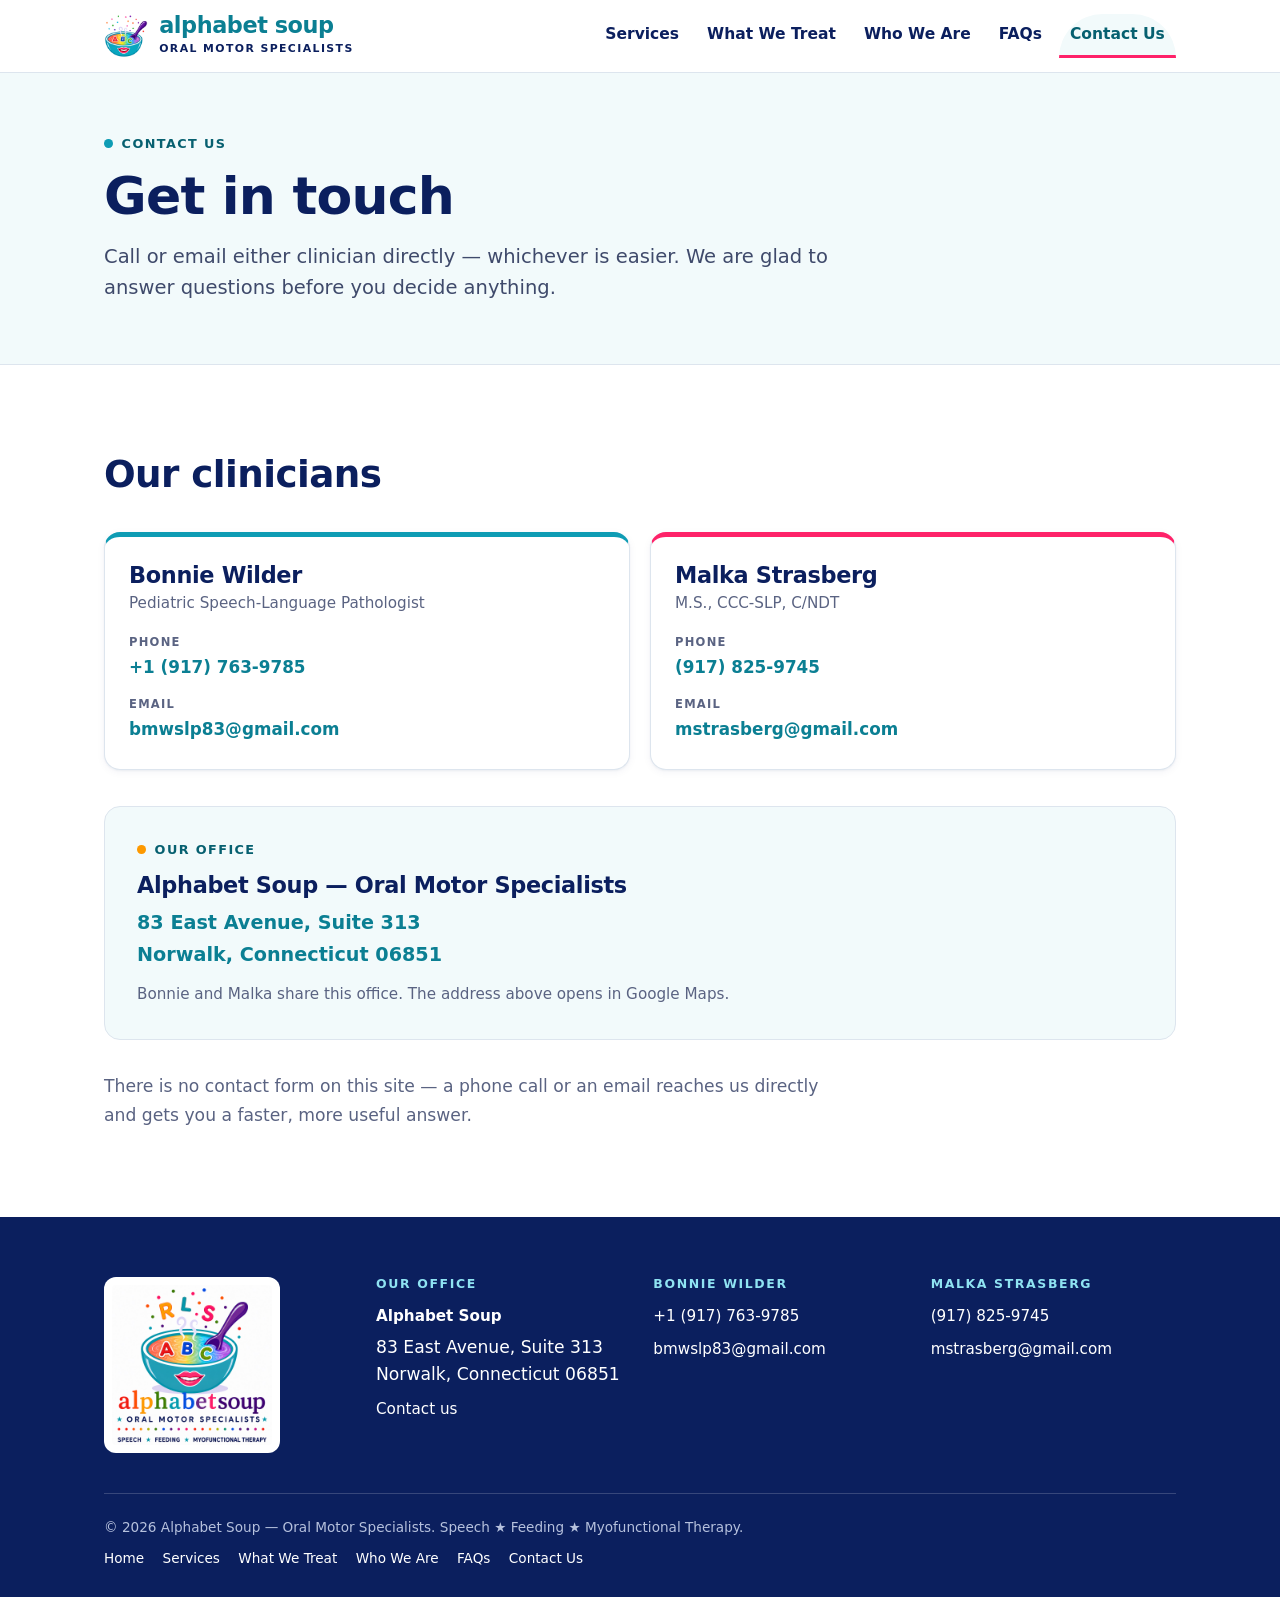
==== contact.html @ 5d02b35a "Build Alphabet Soup practice website Six static pages for Alphabet Soup, a pediatric speech, feeding" ====
<!doctype html>
<html lang="en">
<head>
<meta charset="utf-8">
<meta name="viewport" content="width=device-width, initial-scale=1">

<title>Contact Us | Alphabet Soup — Oral Motor Specialists</title>
<meta name="description" content="Call or email Bonnie Wilder and Malka Strasberg. Alphabet Soup, 83 East Avenue, Suite 313, Norwalk, Connecticut 06851.">
<link rel="canonical" href="https://alphabetsoupspeechtherapy.com/contact">

<meta property="og:site_name" content="Alphabet Soup — Oral Motor Specialists">
<meta property="og:title" content="Contact Us | Alphabet Soup — Oral Motor Specialists">
<meta property="og:description" content="Call or email Bonnie Wilder and Malka Strasberg. Alphabet Soup, 83 East Avenue, Suite 313, Norwalk, Connecticut 06851.">
<meta property="og:type" content="website">
<meta property="og:locale" content="en_US">
<meta property="og:url" content="https://alphabetsoupspeechtherapy.com/contact">
<meta property="og:image" content="https://alphabetsoupspeechtherapy.com/assets/logo.jpg">
<meta property="og:image:alt" content="Alphabet Soup — Oral Motor Specialists: speech, feeding and myofunctional therapy">
<meta name="twitter:card" content="summary_large_image">

<meta name="theme-color" content="#ffffff">
<link rel="icon" href="/assets/favicon.png" type="image/png" sizes="64x64">
<link rel="apple-touch-icon" href="/assets/apple-touch-icon.png">

<link rel="stylesheet" href="/styles.css">
</head>

<body>
<a class="skip" href="#main">Skip to content</a>

<header class="site-header">
  <div class="wrap header-inner">
    <a class="brand" href="/">
      <img class="brand-mark" src="/assets/mark.png" alt="" width="44" height="44">
      <span>
        <span class="brand-name">alphabet soup</span>
        <span class="brand-sub">Oral Motor Specialists</span>
      </span>
    </a>

    <nav class="site-nav" aria-label="Primary">
      <ul>
        <li><a href="/services">Services</a></li>
        <li><a href="/what-we-treat">What We Treat</a></li>
        <li><a href="/who-we-are">Who We Are</a></li>
        <li><a href="/faqs">FAQs</a></li>
        <li><a href="/contact" aria-current="page">Contact Us</a></li>
      </ul>
    </nav>
  </div>
</header>

<main id="main">

  <section class="page-head">
    <div class="wrap">
      <p class="eyebrow a-teal">Contact us</p>
      <h1>Get in touch</h1>
      <p class="lede">
        Call or email either clinician directly &mdash; whichever is easier. We are
        glad to answer questions before you decide anything.
      </p>
    </div>
  </section>

  <section class="section">
    <div class="wrap">

      <h2>Our clinicians</h2>

      <div class="contact-grid">

        <div class="contact-card a-teal">
          <h3>Bonnie Wilder</h3>
          <p class="role">Pediatric Speech-Language Pathologist</p>
          <ul class="contact-list">
            <li>
              <span class="label">Phone</span>
              <a href="tel:+19177639785">+1 (917) 763-9785</a>
            </li>
            <li>
              <span class="label">Email</span>
              <a href="mailto:bmwslp83@gmail.com">bmwslp83@gmail.com</a>
            </li>
          </ul>
        </div>

        <div class="contact-card a-magenta">
          <h3>Malka Strasberg</h3>
          <p class="role">M.S., CCC-SLP, C/NDT</p>
          <ul class="contact-list">
            <li>
              <span class="label">Phone</span>
              <a href="tel:+19178259745">(917) 825-9745</a>
            </li>
            <li>
              <span class="label">Email</span>
              <a href="mailto:mstrasberg@gmail.com">mstrasberg@gmail.com</a>
            </li>
          </ul>
        </div>

      </div>

      <div class="address-card">
        <p class="eyebrow a-orange">Our office</p>
        <h3>Alphabet Soup &mdash; Oral Motor Specialists</h3>
        <address>
          <a href="https://www.google.com/maps/search/?api=1&amp;query=83+East+Avenue+Suite+313+Norwalk+CT+06851" target="_blank" rel="noopener">
            83 East Avenue, Suite&nbsp;313<br>
            Norwalk, Connecticut 06851
          </a>
        </address>
        <p style="margin-top:.75rem;color:var(--muted);font-size:.95rem">
          Bonnie and Malka share this office. The address above opens in Google Maps.
        </p>
      </div>

      <p class="measure" style="margin-top:2rem;color:var(--muted)">
        There is no contact form on this site &mdash; a phone call or an email reaches
        us directly and gets you a faster, more useful answer.
      </p>

    </div>
  </section>

</main>

<footer class="site-footer">
  <div class="wrap">
    <div class="footer-grid">

      <div>
        <img class="footer-logo" src="/assets/logo.jpg"
             alt="Alphabet Soup — Oral Motor Specialists. Speech, feeding, myofunctional therapy."
             width="800" height="800" loading="lazy">
      </div>

      <div class="footer-col">
        <h2>Our office</h2>
        <p class="footer-name">Alphabet Soup</p>
        <address>
          <a href="https://www.google.com/maps/search/?api=1&amp;query=83+East+Avenue+Suite+313+Norwalk+CT+06851" target="_blank" rel="noopener">
            83 East Avenue, Suite&nbsp;313<br>
            Norwalk, Connecticut 06851
          </a>
        </address>
        <p style="margin-top:.6rem"><a href="/contact">Contact us</a></p>
      </div>

      <div class="footer-col footer-contact">
        <h2>Bonnie Wilder</h2>
        <ul>
          <li><a href="tel:+19177639785">+1 (917) 763-9785</a></li>
          <li><a href="mailto:bmwslp83@gmail.com">bmwslp83@gmail.com</a></li>
        </ul>
      </div>

      <div class="footer-col footer-contact">
        <h2>Malka Strasberg</h2>
        <ul>
          <li><a href="tel:+19178259745">(917) 825-9745</a></li>
          <li><a href="mailto:mstrasberg@gmail.com">mstrasberg@gmail.com</a></li>
        </ul>
      </div>

    </div>

    <div class="footer-bottom">
      <p>&copy; 2026 Alphabet Soup — Oral Motor Specialists. Speech &#9733; Feeding &#9733; Myofunctional Therapy.</p>
      <nav aria-label="Footer">
        <ul>
          <li><a href="/">Home</a></li>
          <li><a href="/services">Services</a></li>
          <li><a href="/what-we-treat">What We Treat</a></li>
          <li><a href="/who-we-are">Who We Are</a></li>
          <li><a href="/faqs">FAQs</a></li>
          <li><a href="/contact">Contact Us</a></li>
        </ul>
      </nav>
    </div>
  </div>
</footer>

</body>
</html>
---- styles.css ----
/* ═══════════════════════════════════════════════════════════════════════
   Alphabet Soup · Oral Motor Specialists
   AlphabetSoupSpeechTherapy.com

   One plain-CSS stylesheet shared by all six pages.
   No framework, no build step, and no JavaScript anywhere on the site.

   The logo is loud, so the page is deliberately quiet: teal and navy do
   the structural work, and the magenta / orange / purple / green show up
   only as small punctuation (eyebrow dots, card accents, hover states).

   Light mode only — the logo assumes a white background.
   System fonts only — the site makes zero external requests.

   ── BRAND COLOURS ──────────────────────────────────────────────────────
   Every colour on the site is declared once in the :root block directly
   below, sampled from the actual logo artwork. Change them there and the
   whole site follows.
   ═══════════════════════════════════════════════════════════════════════ */

:root {
  /* ═══ EDIT ME · brand palette (sampled from the logo) ═══ */
  --teal:        #0e9cb4;  /* the bowl — primary brand colour            */
  --teal-dark:   #0b7f93;  /* darker teal — links, buttons (AA on white) */
  --teal-deep:   #076070;  /* deepest teal — hover states                */
  --navy:        #0b1f5e;  /* "ORAL MOTOR SPECIALISTS" type — headings   */
  --purple:      #4b0d8c;  /* the spoon                                  */
  --magenta:     #fe2269;  /* the lips                                   */
  --orange:      #fd9900;  /* the letter R                               */
  --green:       #3aae3a;  /* the letter C                               */

  /* structural tokens, derived from the palette above */
  --bg:          #ffffff;
  --surface:     #ffffff;
  --tint:        #f2fafb;  /* pale teal band                             */
  --tint-navy:   #f6f8fd;  /* pale navy band                             */
  --ink:         var(--navy);
  --ink-soft:    #3f4a6b;  /* body copy — 8.7:1 on white                 */
  --muted:       #5a6382;  /* captions and labels — 5.9:1 on white       */
  --line:        #dde5ee;
  --line-soft:   #edf1f6;

  --shadow-sm: 0 1px 2px rgb(11 31 94 / .05), 0 2px 8px rgb(11 31 94 / .05);
  --shadow-md: 0 2px 4px rgb(11 31 94 / .05), 0 14px 34px rgb(11 31 94 / .09);

  --radius:    16px;
  --radius-sm: 10px;
  --wrap:      72rem;
  --gutter:    clamp(1.15rem, 4vw, 2.5rem);

  --font-display: "Avenir Next", "Segoe UI", system-ui, -apple-system,
                  "Helvetica Neue", Arial, sans-serif;
  --font-body: system-ui, -apple-system, BlinkMacSystemFont, "Segoe UI",
               Roboto, "Helvetica Neue", Arial, sans-serif;
}

/* ── reset ────────────────────────────────────────────────────────────── */
*, *::before, *::after { box-sizing: border-box; }
* { margin: 0; }

html {
  scroll-behavior: smooth;      /* native anchor scrolling — never hijacked */
  -webkit-text-size-adjust: 100%;
}

@media (prefers-reduced-motion: reduce) {
  html { scroll-behavior: auto; }
  *, *::before, *::after {
    animation-duration: .001ms !important;
    transition-duration: .001ms !important;
  }
}

body {
  background: var(--bg);
  color: var(--ink-soft);
  font-family: var(--font-body);
  font-size: clamp(1rem, .97rem + .18vw, 1.075rem);
  line-height: 1.65;
  overflow-wrap: break-word;
  -webkit-font-smoothing: antialiased;
}

img, svg { display: block; max-width: 100%; height: auto; }
ul, ol { padding: 0; list-style: none; }

a { color: var(--teal-dark); text-decoration-thickness: 1px; text-underline-offset: .18em; }
a:hover { color: var(--teal-deep); }

h1, h2, h3, h4 {
  font-family: var(--font-display);
  color: var(--ink);
  line-height: 1.15;
  font-weight: 800;
  letter-spacing: -.015em;
  text-wrap: balance;
}

h1 { font-size: clamp(2rem, 1.45rem + 2.5vw, 3.25rem); }
h2 { font-size: clamp(1.55rem, 1.25rem + 1.35vw, 2.35rem); }
h3 { font-size: clamp(1.2rem, 1.08rem + .5vw, 1.4rem); font-weight: 700; }
h4 { font-size: 1.05rem; font-weight: 700; }

p { text-wrap: pretty; }

/* ── focus ────────────────────────────────────────────────────────────── */
:focus-visible {
  outline: 3px solid var(--teal-dark);
  outline-offset: 3px;
  border-radius: 4px;
}
.site-footer :focus-visible { outline-color: #ffffff; }

.skip {
  position: absolute;
  left: 50%;
  top: 0;
  transform: translate(-50%, -140%);
  z-index: 100;
  background: var(--navy);
  color: #fff;
  padding: .7rem 1.2rem;
  border-radius: 0 0 var(--radius-sm) var(--radius-sm);
  font-weight: 700;
  text-decoration: none;
}
.skip:focus { transform: translate(-50%, 0); color: #fff; }

/* ── layout helpers ───────────────────────────────────────────────────── */
.wrap {
  width: 100%;
  max-width: var(--wrap);
  margin-inline: auto;
  padding-inline: var(--gutter);
}

.section { padding-block: clamp(3rem, 1.9rem + 4.6vw, 5.5rem); }
.section--tint { background: var(--tint); }
.section--navy-tint { background: var(--tint-navy); }
.section--tight { padding-block: clamp(2.25rem, 1.6rem + 2.6vw, 3.5rem); }

.lede {
  font-size: clamp(1.06rem, 1rem + .35vw, 1.22rem);
  color: var(--ink-soft);
  line-height: 1.62;
  max-width: 62ch;
}

.measure { max-width: 68ch; }

/* Section eyebrow — the one place the playful colours appear as text-level
   punctuation. Each eyebrow sets --accent; the dot picks it up. */
.eyebrow {
  display: flex;
  align-items: center;
  gap: .55rem;
  font-family: var(--font-display);
  font-weight: 800;
  font-size: .8rem;
  letter-spacing: .11em;
  text-transform: uppercase;
  color: var(--teal-deep);
  margin-bottom: .8rem;
}
.eyebrow::before {
  content: "";
  width: .55rem;
  height: .55rem;
  border-radius: 50%;
  background: var(--accent, var(--teal));
  flex: none;
}

.a-teal    { --accent: var(--teal); }
.a-magenta { --accent: var(--magenta); }
.a-orange  { --accent: var(--orange); }
.a-purple  { --accent: var(--purple); }
.a-green   { --accent: var(--green); }

/* ── buttons ──────────────────────────────────────────────────────────── */
.btn {
  display: inline-flex;
  align-items: center;
  justify-content: center;
  gap: .5rem;
  font-family: var(--font-display);
  font-weight: 700;
  font-size: 1rem;
  line-height: 1.2;
  padding: .85rem 1.5rem;
  border-radius: 999px;
  border: 2px solid var(--teal-dark);
  background: var(--teal-dark);
  color: #fff;
  text-decoration: none;
  transition: background-color .18s ease, border-color .18s ease, color .18s ease;
}
.btn:hover { background: var(--teal-deep); border-color: var(--teal-deep); color: #fff; }

.btn-outline { background: transparent; color: var(--teal-deep); border-color: var(--teal); }
.btn-outline:hover { background: var(--tint); color: var(--teal-deep); border-color: var(--teal-deep); }

.btn-navy { background: var(--navy); border-color: var(--navy); }
.btn-navy:hover { background: #071647; border-color: #071647; }

.btn-white { background: #fff; border-color: #fff; color: var(--navy); }
.btn-white:hover { background: var(--tint); border-color: var(--tint); color: var(--navy); }

.btn-row {
  display: flex;
  flex-wrap: wrap;
  gap: .75rem;
  margin-top: 1.75rem;
}

/* ═══ HEADER ══════════════════════════════════════════════════════════════
   No hamburger, no JavaScript: below 760px the five nav links simply wrap
   onto a second row underneath the logo.
   ═══════════════════════════════════════════════════════════════════════ */
.site-header {
  background: #fff;
  border-bottom: 1px solid var(--line);
}

.header-inner {
  display: flex;
  flex-wrap: wrap;
  align-items: center;
  justify-content: space-between;
  gap: .5rem 1.5rem;
  padding-block: .85rem;
}

.brand {
  display: flex;
  align-items: center;
  gap: .7rem;
  text-decoration: none;
  color: var(--ink);
}
.brand-mark { width: 44px; height: 44px; flex: none; }
.brand-name {
  display: block;
  font-family: var(--font-display);
  font-weight: 800;
  font-size: 1.4rem;
  line-height: 1.05;
  letter-spacing: -.02em;
  color: var(--teal-dark);
}
.brand-sub {
  display: block;
  font-size: .68rem;
  font-weight: 700;
  letter-spacing: .13em;
  text-transform: uppercase;
  color: var(--navy);
  margin-top: .15rem;
}

.site-nav ul {
  display: flex;
  flex-wrap: wrap;
  gap: .25rem .35rem;
}
.site-nav a {
  display: block;
  font-family: var(--font-display);
  font-weight: 700;
  font-size: .97rem;
  color: var(--navy);
  text-decoration: none;
  padding: .5rem .7rem;
  border-radius: 999px;
  border-bottom: 3px solid transparent;
  transition: background-color .16s ease, color .16s ease;
}
.site-nav a:hover { background: var(--tint); color: var(--teal-deep); }

.site-nav a[aria-current="page"] {
  color: var(--teal-deep);
  background: var(--tint);
  border-bottom-color: var(--magenta);
  border-radius: 999px 999px 4px 4px;
}

@media (min-width: 760px) {
  .site-header { position: sticky; top: 0; z-index: 40; }
  :target { scroll-margin-top: 6.5rem; }
}

@media (max-width: 759px) {
  .header-inner { padding-block: .7rem .35rem; }
  .site-nav { width: 100%; border-top: 1px solid var(--line-soft); padding-top: .35rem; }
  .site-nav ul { justify-content: flex-start; }
  .site-nav a { font-size: .92rem; padding: .45rem .6rem; }
  :target { scroll-margin-top: 1.5rem; }
}

@media (max-width: 400px) {
  .brand-mark { width: 38px; height: 38px; }
  .brand-name { font-size: 1.2rem; }
  .brand-sub { font-size: .6rem; letter-spacing: .1em; }
}

/* ═══ HOME · HERO ═════════════════════════════════════════════════════════ */
.hero {
  background:
    linear-gradient(180deg, var(--tint) 0%, #fff 78%);
  padding-block: clamp(2.25rem, 1.4rem + 3.6vw, 4.25rem) clamp(2.5rem, 1.6rem + 3.8vw, 4.5rem);
}

.hero-grid {
  display: grid;
  gap: clamp(1.75rem, 1rem + 3vw, 3.25rem);
  align-items: center;
}

@media (min-width: 900px) {
  .hero-grid { grid-template-columns: minmax(0, 1.05fr) minmax(0, .95fr); }
}

.hero-logo {
  width: 100%;
  max-width: 420px;
  margin-inline: auto;
  border-radius: var(--radius);
}

.hero h1 { margin-bottom: 1rem; }

/* ── "who we help" strip ──────────────────────────────────────────────── */
.strip {
  border-block: 1px solid var(--line);
  background: #fff;
  padding-block: 1.35rem;
}
.strip ul {
  display: flex;
  flex-wrap: wrap;
  justify-content: center;
  gap: .6rem 1.6rem;
}
.strip li {
  display: flex;
  align-items: center;
  gap: .55rem;
  font-family: var(--font-display);
  font-weight: 700;
  font-size: .95rem;
  color: var(--navy);
}
.strip li::before {
  content: "";
  width: .5rem;
  height: .5rem;
  border-radius: 50%;
  background: var(--accent, var(--teal));
  flex: none;
}

/* ── cards ────────────────────────────────────────────────────────────── */
.grid-3 {
  display: grid;
  gap: 1.25rem;
  grid-template-columns: 1fr;
  margin-top: 2.25rem;
}
@media (min-width: 680px)  { .grid-3 { grid-template-columns: repeat(2, minmax(0, 1fr)); } }
@media (min-width: 980px)  { .grid-3 { grid-template-columns: repeat(3, minmax(0, 1fr)); } }

.card {
  position: relative;
  background: var(--surface);
  border: 1px solid var(--line);
  border-radius: var(--radius);
  padding: 1.6rem 1.5rem 1.5rem;
  box-shadow: var(--shadow-sm);
  display: flex;
  flex-direction: column;
  min-width: 0;
}
.card-dot {
  width: .7rem;
  height: .7rem;
  border-radius: 50%;
  background: var(--accent, var(--teal));
  margin-bottom: .9rem;
}
.card h3 { margin-bottom: .5rem; }
.card p { color: var(--ink-soft); }
.card-link {
  margin-top: auto;
  padding-top: 1.1rem;
  font-family: var(--font-display);
  font-weight: 700;
  color: var(--teal-dark);
  text-decoration: none;
}
.card-link:hover { color: var(--teal-deep); text-decoration: underline; }
.card-link::after { content: " \2192"; }

/* ── services page · big clickable boxes ──────────────────────────────── */
.grid-2 {
  display: grid;
  gap: 1.25rem;
  grid-template-columns: 1fr;
  margin-top: 2.25rem;
}
@media (min-width: 760px) { .grid-2 { grid-template-columns: repeat(2, minmax(0, 1fr)); } }

.box-link {
  display: block;
  min-width: 0;
  background: var(--surface);
  border: 1px solid var(--line);
  border-left: 6px solid var(--accent, var(--teal));
  border-radius: var(--radius);
  padding: clamp(1.5rem, 1.1rem + 1.4vw, 2.25rem);
  text-decoration: none;
  color: var(--ink-soft);
  box-shadow: var(--shadow-sm);
  transition: box-shadow .2s ease, border-color .2s ease, background-color .2s ease;
}
.box-link:hover {
  box-shadow: var(--shadow-md);
  border-color: var(--line);
  border-left-color: var(--accent, var(--teal));
  background: #fdfeff;
  color: var(--ink-soft);
}
.box-link h2, .box-link h3 { margin-bottom: .6rem; }
.box-link:hover h2, .box-link:hover h3 { color: var(--teal-deep); }
.box-cta {
  display: inline-block;
  margin-top: 1.1rem;
  font-family: var(--font-display);
  font-weight: 700;
  color: var(--teal-dark);
}
.box-cta::after { content: " \2192"; }
.box-link:hover .box-cta { color: var(--teal-deep); text-decoration: underline; }

/* ── page head (interior pages) ───────────────────────────────────────── */
.page-head {
  background: var(--tint);
  border-bottom: 1px solid var(--line);
  padding-block: clamp(2.25rem, 1.6rem + 2.8vw, 3.75rem);
}
.page-head h1 { margin-bottom: .9rem; }

/* ── prose blocks ─────────────────────────────────────────────────────── */
.prose > * + * { margin-top: 1.1rem; }
.prose h3 { margin-top: 2rem; }

.list-check { margin-top: 1.25rem; display: grid; gap: .7rem; }
.list-check li {
  position: relative;
  padding-left: 1.75rem;
  min-width: 0;
}
.list-check li::before {
  content: "";
  position: absolute;
  left: 0;
  top: .55em;
  width: .6rem;
  height: .6rem;
  border-radius: 50%;
  background: var(--accent, var(--teal));
}
.list-check strong { color: var(--ink); }

@media (min-width: 820px) {
  .list-check--two { grid-template-columns: repeat(2, minmax(0, 1fr)); column-gap: 2rem; }
}

/* named-approach callout */
.callout {
  margin-top: 1.6rem;
  background: var(--tint);
  border: 1px solid var(--line);
  border-left: 5px solid var(--accent, var(--teal));
  border-radius: var(--radius-sm);
  padding: 1.1rem 1.25rem;
}
.callout h4 { margin-bottom: .3rem; }
.callout p { color: var(--ink-soft); }

/* topic sections on What We Treat */
.topic { scroll-margin-top: 1.5rem; }
@media (min-width: 760px) { .topic { scroll-margin-top: 6.5rem; } }
.topic + .topic { margin-top: clamp(2.75rem, 2rem + 3vw, 4.5rem); }
.topic > h2 { margin-bottom: .75rem; }

.jump {
  display: flex;
  flex-wrap: wrap;
  gap: .6rem;
  margin-top: 1.5rem;
}
.jump a {
  font-family: var(--font-display);
  font-weight: 700;
  font-size: .93rem;
  text-decoration: none;
  color: var(--navy);
  background: #fff;
  border: 1px solid var(--line);
  border-radius: 999px;
  padding: .5rem 1rem;
}
.jump a:hover { background: var(--tint); color: var(--teal-deep); border-color: var(--teal); }

/* ── bios ─────────────────────────────────────────────────────────────── */
.bio {
  display: grid;
  gap: clamp(1.5rem, 1rem + 2vw, 2.75rem);
  align-items: start;
}
@media (min-width: 860px) {
  .bio { grid-template-columns: minmax(0, 15rem) minmax(0, 1fr); }
}
.bio + .bio {
  margin-top: clamp(2.75rem, 2rem + 3vw, 4.5rem);
  padding-top: clamp(2.75rem, 2rem + 3vw, 4.5rem);
  border-top: 1px solid var(--line);
}
.bio h2 { margin-bottom: .2rem; }
.bio-cred {
  font-family: var(--font-display);
  font-weight: 700;
  color: var(--teal-deep);
  margin-bottom: 1.1rem;
}

.photo-placeholder {
  aspect-ratio: 4 / 5;
  width: 100%;
  max-width: 15rem;
  border: 2px dashed var(--teal);
  border-radius: var(--radius);
  background: var(--tint);
  display: flex;
  flex-direction: column;
  align-items: center;
  justify-content: center;
  gap: .35rem;
  text-align: center;
  padding: 1rem;
  color: var(--teal-deep);
}
.photo-placeholder strong { font-family: var(--font-display); font-size: .95rem; }
.photo-placeholder span { font-size: .8rem; color: var(--muted); }

.bio-contact {
  display: flex;
  flex-wrap: wrap;
  gap: .5rem 1.5rem;
  margin-top: 1.4rem;
  padding-top: 1.2rem;
  border-top: 1px solid var(--line-soft);
  font-family: var(--font-display);
  font-weight: 700;
}
.bio-contact a { text-decoration: none; }
.bio-contact a:hover { text-decoration: underline; }

/* ── FAQ ──────────────────────────────────────────────────────────────── */
.faq { margin-top: 2rem; display: grid; gap: .85rem; }

.faq details {
  background: #fff;
  border: 1px solid var(--line);
  border-radius: var(--radius-sm);
  box-shadow: var(--shadow-sm);
}
.faq details[open] { border-color: var(--teal); }

.faq summary {
  display: flex;
  align-items: flex-start;
  justify-content: space-between;
  gap: 1rem;
  cursor: pointer;
  list-style: none;
  padding: 1.1rem 1.25rem;
  font-family: var(--font-display);
  font-weight: 700;
  font-size: clamp(1.02rem, .99rem + .2vw, 1.12rem);
  color: var(--ink);
  border-radius: var(--radius-sm);
}
.faq summary::-webkit-details-marker { display: none; }
.faq summary:hover { color: var(--teal-deep); }

.faq summary::after {
  content: "";
  flex: none;
  width: .6rem;
  height: .6rem;
  margin-top: .42em;
  border-right: 2.5px solid var(--teal-dark);
  border-bottom: 2.5px solid var(--teal-dark);
  transform: rotate(45deg);
  transition: transform .18s ease;
}
.faq details[open] summary::after { transform: rotate(-135deg); }

.faq .answer {
  padding: 0 1.25rem 1.25rem;
  color: var(--ink-soft);
  max-width: 68ch;
}
.faq .answer > * + * { margin-top: .8rem; }

.notice {
  background: #fff8ec;
  border: 1px solid #f6dcae;
  border-left: 5px solid var(--orange);
  border-radius: var(--radius-sm);
  padding: 1.1rem 1.25rem;
  margin-top: 1.75rem;
  color: #5a4415;
}
.notice strong { color: #4a3810; }

/* ── contact ──────────────────────────────────────────────────────────── */
.contact-grid {
  display: grid;
  gap: 1.25rem;
  grid-template-columns: 1fr;
  margin-top: 2.25rem;
}
@media (min-width: 760px) { .contact-grid { grid-template-columns: repeat(2, minmax(0, 1fr)); } }

.contact-card {
  background: #fff;
  border: 1px solid var(--line);
  border-top: 5px solid var(--accent, var(--teal));
  border-radius: var(--radius);
  padding: 1.6rem 1.5rem;
  box-shadow: var(--shadow-sm);
  min-width: 0;
}
.contact-card h3 { margin-bottom: .15rem; }
.contact-card .role { color: var(--muted); font-size: .95rem; margin-bottom: 1.1rem; }

.contact-list { display: grid; gap: .85rem; }
.contact-list li { display: grid; gap: .1rem; min-width: 0; }
.contact-list .label {
  font-size: .72rem;
  font-weight: 800;
  letter-spacing: .11em;
  text-transform: uppercase;
  color: var(--muted);
  font-family: var(--font-display);
}
.contact-list a {
  font-family: var(--font-display);
  font-weight: 700;
  font-size: 1.05rem;
  text-decoration: none;
  overflow-wrap: anywhere;
}
.contact-list a:hover { text-decoration: underline; }

.address-card {
  background: var(--tint);
  border: 1px solid var(--line);
  border-radius: var(--radius);
  padding: clamp(1.5rem, 1.2rem + 1vw, 2rem);
  margin-top: 2.25rem;
}
.address-card h3 { margin-bottom: .5rem; }
.address-card address { font-style: normal; }
.address-card a {
  font-family: var(--font-display);
  font-weight: 700;
  font-size: clamp(1.05rem, 1rem + .3vw, 1.2rem);
  text-decoration: none;
}
.address-card a:hover { text-decoration: underline; }

/* ── closing call-to-action band ──────────────────────────────────────── */
.cta-band {
  background: var(--tint-navy);
  border-top: 1px solid var(--line);
  padding-block: clamp(2.5rem, 1.8rem + 3vw, 4rem);
  text-align: center;
}
.cta-band h2 { margin-bottom: .6rem; }
.cta-band .lede { margin-inline: auto; }
.cta-band address { font-style: normal; margin-top: 1rem; }
.cta-band address a { font-family: var(--font-display); font-weight: 700; text-decoration: none; }
.cta-band address a:hover { text-decoration: underline; }
.cta-band .btn-row { justify-content: center; }

/* ═══ FOOTER ══════════════════════════════════════════════════════════════ */
.site-footer {
  background: var(--navy);
  color: #d7deef;
  padding-block: clamp(2.5rem, 1.9rem + 2.6vw, 3.75rem) 1.75rem;
}
.site-footer a { color: #ffffff; text-decoration: none; }
.site-footer a:hover { color: #8fe3f2; text-decoration: underline; }

.footer-grid {
  display: grid;
  gap: 2rem;
  grid-template-columns: 1fr;
}
@media (min-width: 720px)  { .footer-grid { grid-template-columns: repeat(2, minmax(0, 1fr)); } }
@media (min-width: 1000px) { .footer-grid { grid-template-columns: 15rem repeat(3, minmax(0, 1fr)); } }

.footer-logo {
  width: 100%;
  max-width: 11rem;
  border-radius: 12px;
  background: #fff;
  padding: .5rem;
}

.footer-col h2 {
  font-size: .78rem;
  letter-spacing: .13em;
  text-transform: uppercase;
  color: #8fe3f2;
  margin-bottom: .8rem;
}
.footer-col p, .footer-col li { font-size: .95rem; }
.footer-col ul { display: grid; gap: .5rem; }
.footer-col address { font-style: normal; line-height: 1.55; }
.footer-name {
  font-family: var(--font-display);
  font-weight: 800;
  color: #fff;
  font-size: 1.05rem;
  margin-bottom: .3rem;
}
.footer-contact a { overflow-wrap: anywhere; }

.footer-bottom {
  margin-top: 2.5rem;
  padding-top: 1.4rem;
  border-top: 1px solid rgb(255 255 255 / .18);
  display: flex;
  flex-wrap: wrap;
  gap: .5rem 1.5rem;
  justify-content: space-between;
  font-size: .85rem;
  color: #b6c1dd;
}
.footer-bottom nav ul {
  display: flex;
  flex-wrap: wrap;
  gap: .35rem 1.15rem;
}

/* ── utilities ────────────────────────────────────────────────────────── */
.visually-hidden {
  position: absolute;
  width: 1px; height: 1px;
  padding: 0; margin: -1px;
  overflow: hidden;
  clip-path: inset(50%);
  white-space: nowrap;
}
.center { text-align: center; }
.center .lede { margin-inline: auto; }
.center .eyebrow { justify-content: center; }
.mt-0 { margin-top: 0; }
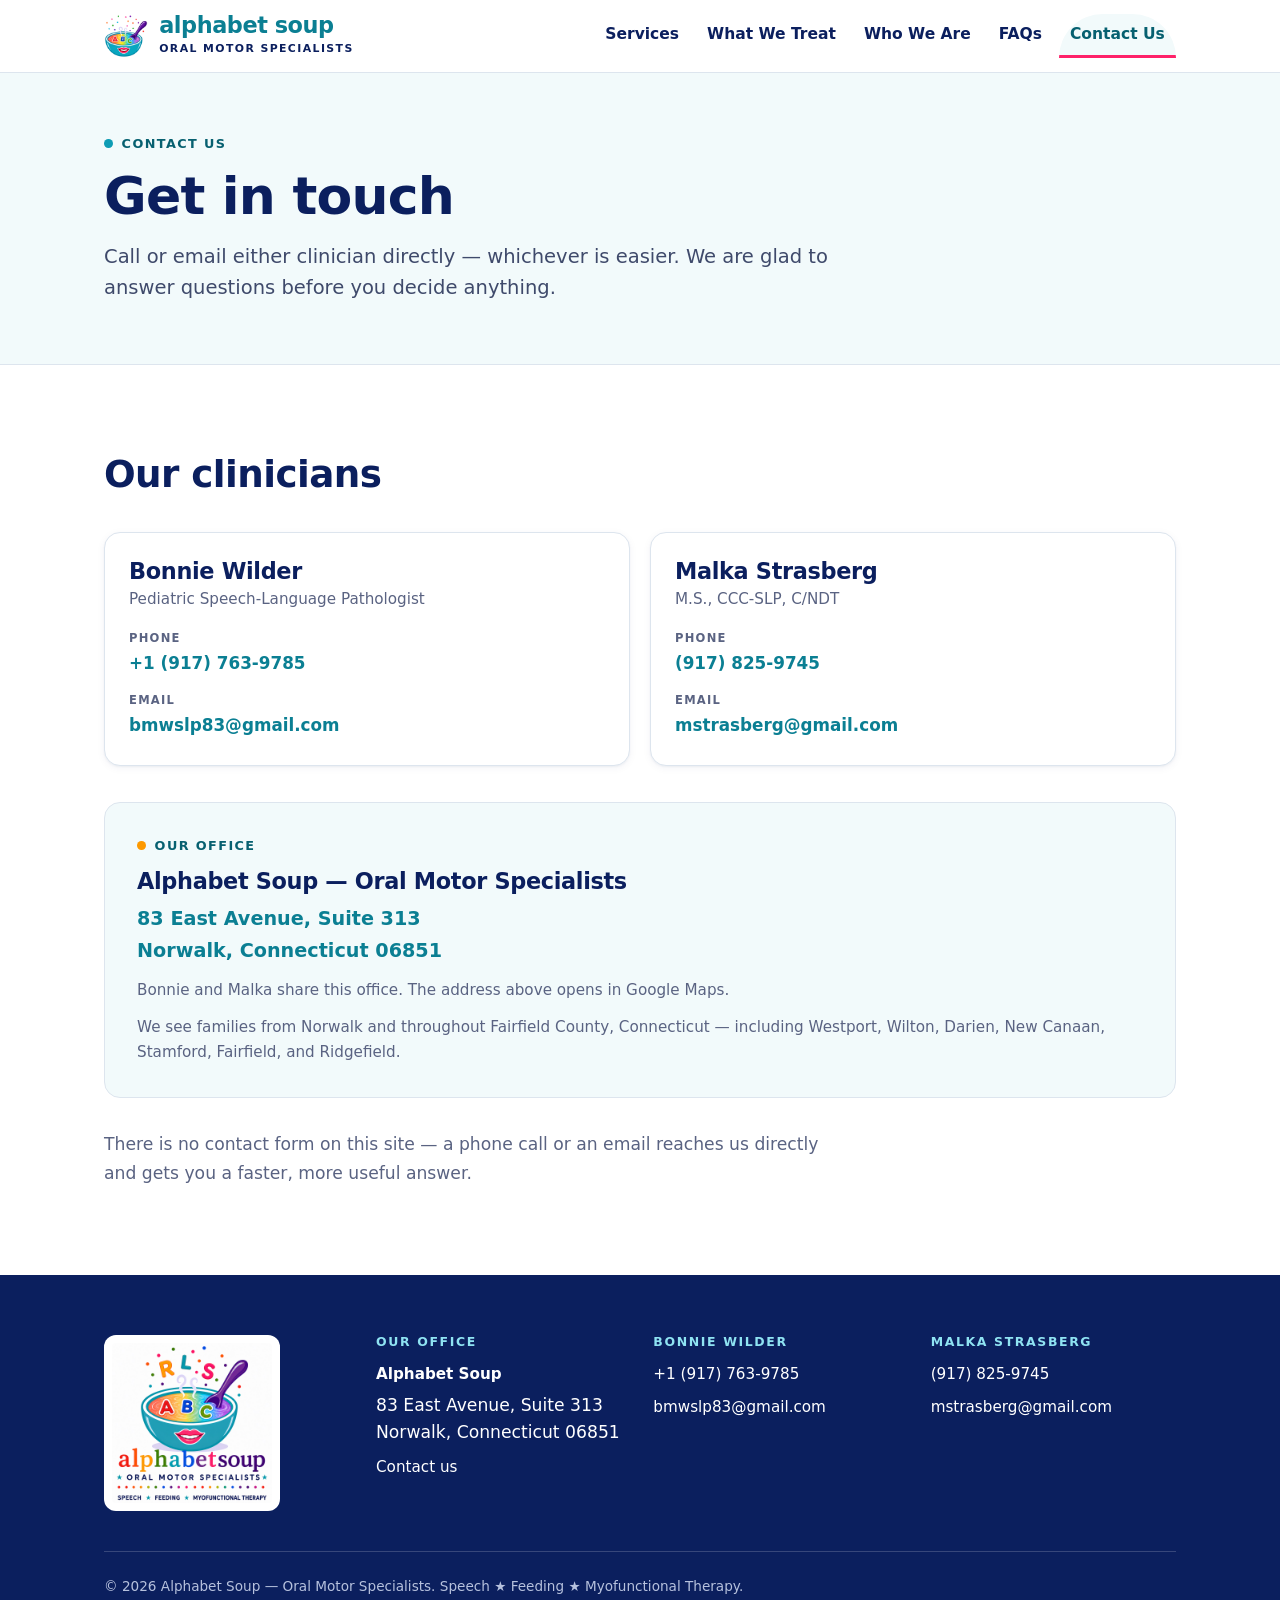
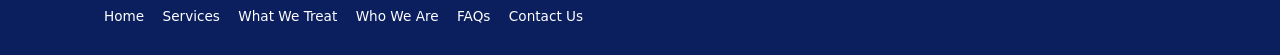
==== commit 2d7a0cca: "Add SEO groundwork; drop decorative colour blocks SEO (all white-hat — no hidden text, no keyword st" ====
--- a/contact.html
+++ b/contact.html
@@ -4,13 +4,13 @@
 <meta charset="utf-8">
 <meta name="viewport" content="width=device-width, initial-scale=1">
 
-<title>Contact Us | Alphabet Soup — Oral Motor Specialists</title>
-<meta name="description" content="Call or email Bonnie Wilder and Malka Strasberg. Alphabet Soup, 83 East Avenue, Suite 313, Norwalk, Connecticut 06851.">
+<title>Contact Alphabet Soup | Norwalk, CT Speech Therapy</title>
+<meta name="description" content="Call or email Bonnie Wilder and Malka Strasberg. 83 East Avenue, Suite 313, Norwalk, Connecticut 06851, serving families across Fairfield County.">
 <link rel="canonical" href="https://alphabetsoupspeechtherapy.com/contact">
 
 <meta property="og:site_name" content="Alphabet Soup — Oral Motor Specialists">
-<meta property="og:title" content="Contact Us | Alphabet Soup — Oral Motor Specialists">
-<meta property="og:description" content="Call or email Bonnie Wilder and Malka Strasberg. Alphabet Soup, 83 East Avenue, Suite 313, Norwalk, Connecticut 06851.">
+<meta property="og:title" content="Contact Alphabet Soup | Norwalk, CT Speech Therapy">
+<meta property="og:description" content="Call or email Bonnie Wilder and Malka Strasberg. 83 East Avenue, Suite 313, Norwalk, Connecticut 06851, serving families across Fairfield County.">
 <meta property="og:type" content="website">
 <meta property="og:locale" content="en_US">
 <meta property="og:url" content="https://alphabetsoupspeechtherapy.com/contact">
@@ -23,6 +23,28 @@
 <link rel="apple-touch-icon" href="/assets/apple-touch-icon.png">
 
 <link rel="stylesheet" href="/styles.css">
+
+<!-- Breadcrumb structured data. Inert JSON-LD data, not executable script. -->
+<script type="application/ld+json">
+{
+  "@context": "https://schema.org",
+  "@type": "BreadcrumbList",
+  "itemListElement": [
+    {
+      "@type": "ListItem",
+      "position": 1,
+      "name": "Home",
+      "item": "https://alphabetsoupspeechtherapy.com/"
+    },
+    {
+      "@type": "ListItem",
+      "position": 2,
+      "name": "Contact Us",
+      "item": "https://alphabetsoupspeechtherapy.com/contact"
+    }
+  ]
+}
+</script>
 </head>
 
 <body>
@@ -114,6 +136,17 @@
         <p style="margin-top:.75rem;color:var(--muted);font-size:.95rem">
           Bonnie and Malka share this office. The address above opens in Google Maps.
         </p>
+
+        <!-- ═══════════════════════════════════════════════════════════════
+             EDIT ME &middot; service area
+             Same list of towns as the home page. If you change one, change
+             both so they stay consistent.
+             ═══════════════════════════════════════════════════════════ -->
+        <p style="margin-top:.75rem;color:var(--muted);font-size:.95rem">
+          We see families from Norwalk and throughout Fairfield County,
+          Connecticut &mdash; including Westport, Wilton, Darien, New Canaan,
+          Stamford, Fairfield, and Ridgefield.
+        </p>
       </div>
 
       <p class="measure" style="margin-top:2rem;color:var(--muted)">
--- a/styles.css
+++ b/styles.css
@@ -305,8 +305,7 @@
 
 /* ═══ HOME · HERO ═════════════════════════════════════════════════════════ */
 .hero {
-  background:
-    linear-gradient(180deg, var(--tint) 0%, #fff 78%);
+  background: #fff;
   padding-block: clamp(2.25rem, 1.4rem + 3.6vw, 4.25rem) clamp(2.5rem, 1.6rem + 3.8vw, 4.5rem);
 }
 
@@ -480,11 +479,12 @@
   margin-top: 1.6rem;
   background: var(--tint);
   border: 1px solid var(--line);
-  border-left: 5px solid var(--accent, var(--teal));
   border-radius: var(--radius-sm);
   padding: 1.1rem 1.25rem;
 }
-.callout h4 { margin-bottom: .3rem; }
+/* The callout heading is an <h3> so the document outline never skips a level
+   (h1 → h2 → h3). It is sized down here to keep its original appearance. */
+.callout h3 { font-size: 1.05rem; margin-bottom: .3rem; }
 .callout p { color: var(--ink-soft); }
 
 /* topic sections on What We Treat */
@@ -615,15 +615,15 @@
 .faq .answer > * + * { margin-top: .8rem; }
 
 .notice {
-  background: #fff8ec;
-  border: 1px solid #f6dcae;
-  border-left: 5px solid var(--orange);
+  background: #fff;
+  border: 1px solid var(--line);
   border-radius: var(--radius-sm);
   padding: 1.1rem 1.25rem;
   margin-top: 1.75rem;
-  color: #5a4415;
-}
-.notice strong { color: #4a3810; }
+  color: var(--muted);
+  font-size: .95rem;
+}
+.notice strong { color: var(--ink); }
 
 /* ── contact ──────────────────────────────────────────────────────────── */
 .contact-grid {
@@ -637,7 +637,6 @@
 .contact-card {
   background: #fff;
   border: 1px solid var(--line);
-  border-top: 5px solid var(--accent, var(--teal));
   border-radius: var(--radius);
   padding: 1.6rem 1.5rem;
   box-shadow: var(--shadow-sm);
@@ -758,6 +757,13 @@
 }
 
 /* ── utilities ────────────────────────────────────────────────────────── */
+
+/* Hides text from sighted users while leaving it for screen readers — for
+   labels like "Menu" or "opens in a new tab" that a screen reader needs and a
+   sighted user gets from context. Currently unused.
+   NOT a place to put keywords. Text hidden from visitors but served to search
+   engines is cloaking; Google de-indexes for it. If a phrase is worth telling
+   Google, it is worth putting in a sentence a parent can read. */
 .visually-hidden {
   position: absolute;
   width: 1px; height: 1px;
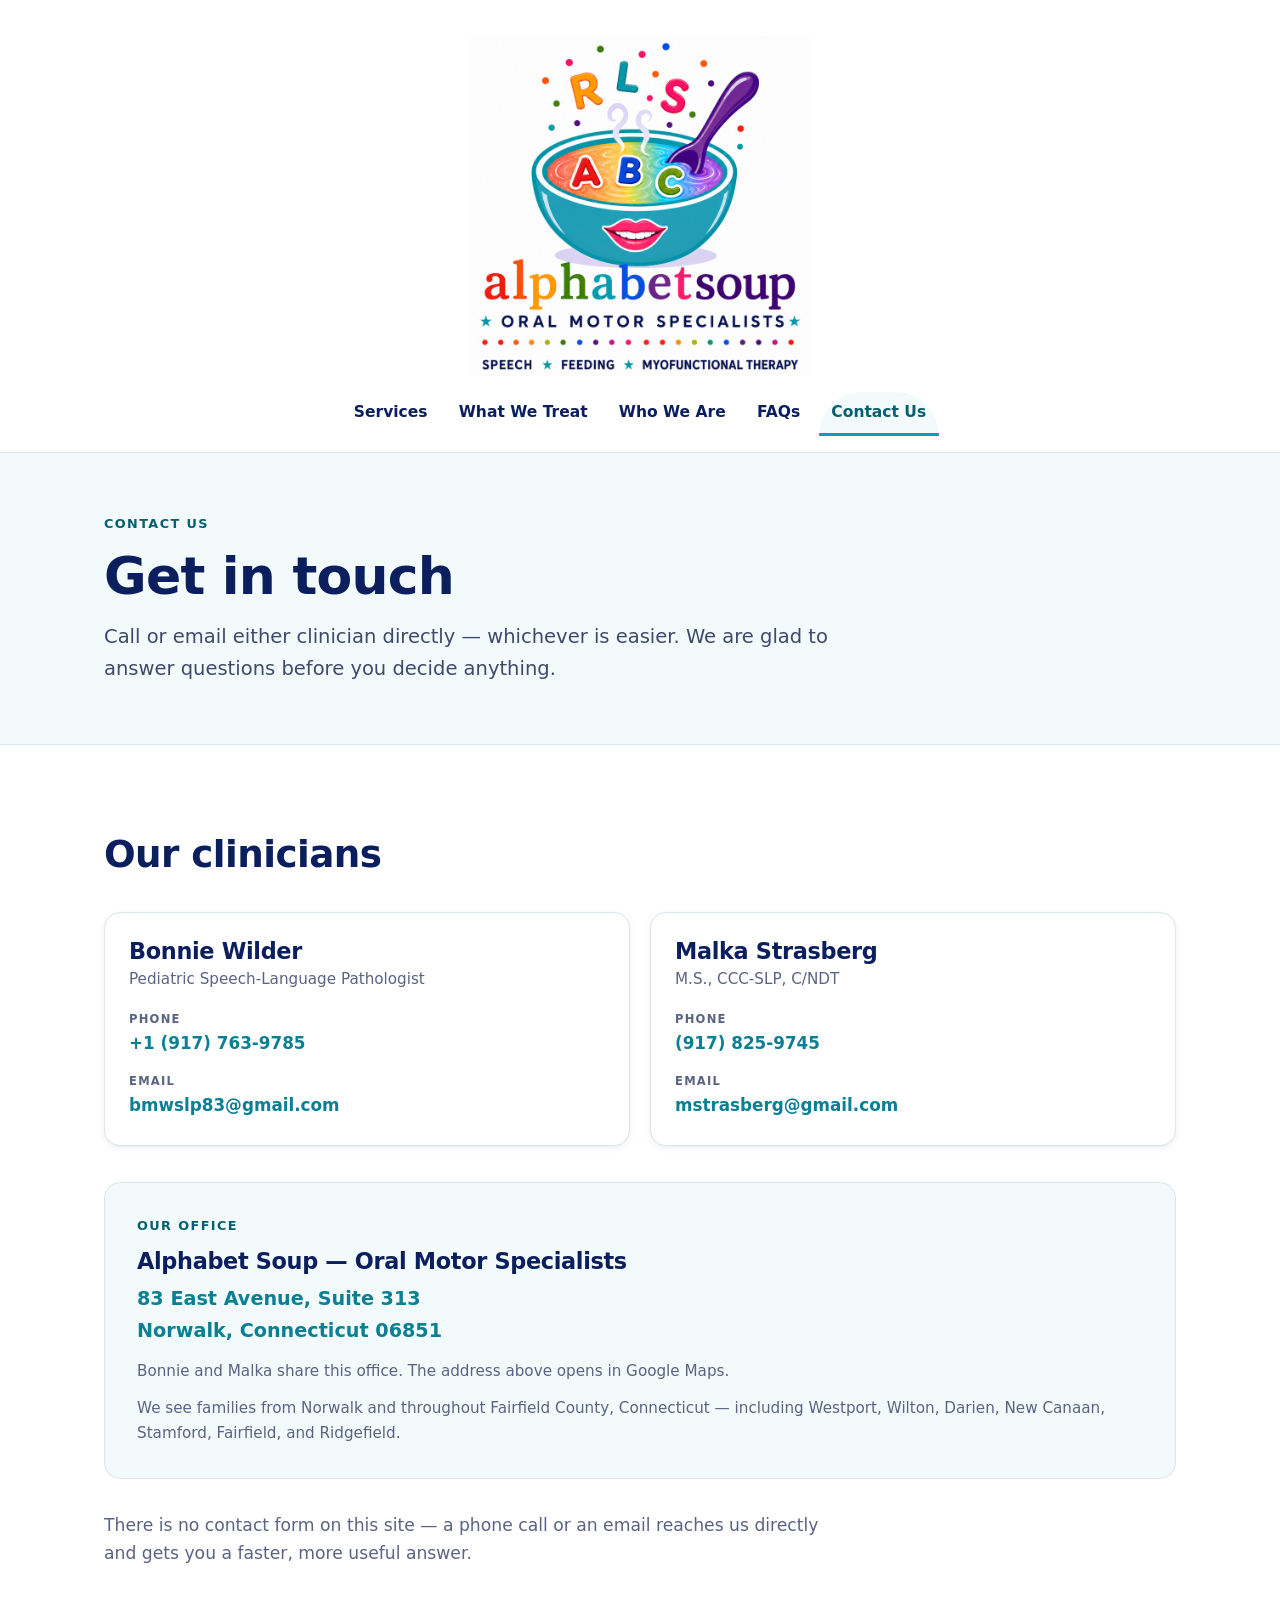
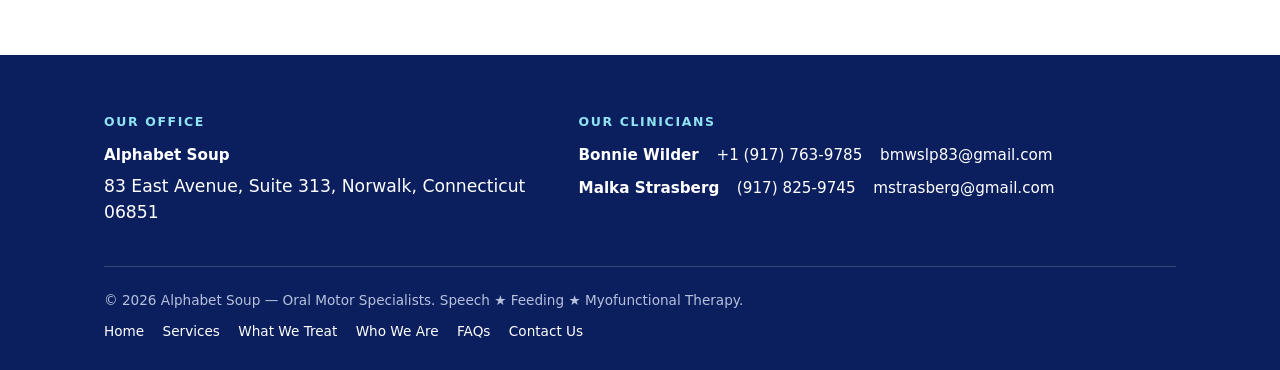
==== commit bc80f61b: "Restructure homepage and header; reduce palette - Header is now a centred logo with the nav centred " ====
--- a/contact.html
+++ b/contact.html
@@ -53,11 +53,9 @@
 <header class="site-header">
   <div class="wrap header-inner">
     <a class="brand" href="/">
-      <img class="brand-mark" src="/assets/mark.png" alt="" width="44" height="44">
-      <span>
-        <span class="brand-name">alphabet soup</span>
-        <span class="brand-sub">Oral Motor Specialists</span>
-      </span>
+      <img class="brand-logo" src="/assets/logo.jpg"
+           alt="Alphabet Soup — Oral Motor Specialists. Speech, feeding, myofunctional therapy."
+           width="800" height="800" fetchpriority="high">
     </a>
 
     <nav class="site-nav" aria-label="Primary">
@@ -107,7 +105,7 @@
           </ul>
         </div>
 
-        <div class="contact-card a-magenta">
+        <div class="contact-card">
           <h3>Malka Strasberg</h3>
           <p class="role">M.S., CCC-SLP, C/NDT</p>
           <ul class="contact-list">
@@ -125,7 +123,7 @@
       </div>
 
       <div class="address-card">
-        <p class="eyebrow a-orange">Our office</p>
+        <p class="eyebrow">Our office</p>
         <h3>Alphabet Soup &mdash; Oral Motor Specialists</h3>
         <address>
           <a href="https://www.google.com/maps/search/?api=1&amp;query=83+East+Avenue+Suite+313+Norwalk+CT+06851" target="_blank" rel="noopener">
@@ -163,37 +161,29 @@
   <div class="wrap">
     <div class="footer-grid">
 
-      <div>
-        <img class="footer-logo" src="/assets/logo.jpg"
-             alt="Alphabet Soup — Oral Motor Specialists. Speech, feeding, myofunctional therapy."
-             width="800" height="800" loading="lazy">
-      </div>
-
       <div class="footer-col">
         <h2>Our office</h2>
         <p class="footer-name">Alphabet Soup</p>
         <address>
           <a href="https://www.google.com/maps/search/?api=1&amp;query=83+East+Avenue+Suite+313+Norwalk+CT+06851" target="_blank" rel="noopener">
-            83 East Avenue, Suite&nbsp;313<br>
-            Norwalk, Connecticut 06851
+            83 East Avenue, Suite&nbsp;313, Norwalk, Connecticut 06851
           </a>
         </address>
-        <p style="margin-top:.6rem"><a href="/contact">Contact us</a></p>
-      </div>
-
-      <div class="footer-col footer-contact">
-        <h2>Bonnie Wilder</h2>
-        <ul>
-          <li><a href="tel:+19177639785">+1 (917) 763-9785</a></li>
-          <li><a href="mailto:bmwslp83@gmail.com">bmwslp83@gmail.com</a></li>
-        </ul>
-      </div>
-
-      <div class="footer-col footer-contact">
-        <h2>Malka Strasberg</h2>
-        <ul>
-          <li><a href="tel:+19178259745">(917) 825-9745</a></li>
-          <li><a href="mailto:mstrasberg@gmail.com">mstrasberg@gmail.com</a></li>
+      </div>
+
+      <div class="footer-col">
+        <h2>Our clinicians</h2>
+        <ul class="footer-people">
+          <li>
+            <strong>Bonnie Wilder</strong>
+            <a href="tel:+19177639785">+1 (917) 763-9785</a>
+            <a href="mailto:bmwslp83@gmail.com">bmwslp83@gmail.com</a>
+          </li>
+          <li>
+            <strong>Malka Strasberg</strong>
+            <a href="tel:+19178259745">(917) 825-9745</a>
+            <a href="mailto:mstrasberg@gmail.com">mstrasberg@gmail.com</a>
+          </li>
         </ul>
       </div>
 
--- a/styles.css
+++ b/styles.css
@@ -6,8 +6,7 @@
    No framework, no build step, and no JavaScript anywhere on the site.
 
    The logo is loud, so the page is deliberately quiet: teal and navy do
-   the structural work, and the magenta / orange / purple / green show up
-   only as small punctuation (eyebrow dots, card accents, hover states).
+   all the structural work. No decorative dots, gradients, or accent bars.
 
    Light mode only — the logo assumes a white background.
    System fonts only — the site makes zero external requests.
@@ -25,9 +24,6 @@
   --teal-deep:   #076070;  /* deepest teal — hover states                */
   --navy:        #0b1f5e;  /* "ORAL MOTOR SPECIALISTS" type — headings   */
   --purple:      #4b0d8c;  /* the spoon                                  */
-  --magenta:     #fe2269;  /* the lips                                   */
-  --orange:      #fd9900;  /* the letter R                               */
-  --green:       #3aae3a;  /* the letter C                               */
 
   /* structural tokens, derived from the palette above */
   --bg:          #ffffff;
@@ -162,20 +158,9 @@
   color: var(--teal-deep);
   margin-bottom: .8rem;
 }
-.eyebrow::before {
-  content: "";
-  width: .55rem;
-  height: .55rem;
-  border-radius: 50%;
-  background: var(--accent, var(--teal));
-  flex: none;
-}
-
-.a-teal    { --accent: var(--teal); }
-.a-magenta { --accent: var(--magenta); }
-.a-orange  { --accent: var(--orange); }
-.a-purple  { --accent: var(--purple); }
-.a-green   { --accent: var(--green); }
+
+.a-teal   { --accent: var(--teal); }
+.a-purple { --accent: var(--purple); }
 
 /* ── buttons ──────────────────────────────────────────────────────────── */
 .btn {
@@ -224,43 +209,23 @@
 
 .header-inner {
   display: flex;
+  flex-direction: column;
+  align-items: center;
+  gap: 1rem;
+  padding-block: clamp(1.5rem, 1.1rem + 1.4vw, 2.25rem) 1rem;
+}
+
+.brand { display: block; text-decoration: none; line-height: 0; }
+.brand-logo {
+  width: 100%;
+  max-width: clamp(200px, 42vw, 340px);
+  height: auto;
+}
+
+.site-nav ul {
+  display: flex;
   flex-wrap: wrap;
-  align-items: center;
-  justify-content: space-between;
-  gap: .5rem 1.5rem;
-  padding-block: .85rem;
-}
-
-.brand {
-  display: flex;
-  align-items: center;
-  gap: .7rem;
-  text-decoration: none;
-  color: var(--ink);
-}
-.brand-mark { width: 44px; height: 44px; flex: none; }
-.brand-name {
-  display: block;
-  font-family: var(--font-display);
-  font-weight: 800;
-  font-size: 1.4rem;
-  line-height: 1.05;
-  letter-spacing: -.02em;
-  color: var(--teal-dark);
-}
-.brand-sub {
-  display: block;
-  font-size: .68rem;
-  font-weight: 700;
-  letter-spacing: .13em;
-  text-transform: uppercase;
-  color: var(--navy);
-  margin-top: .15rem;
-}
-
-.site-nav ul {
-  display: flex;
-  flex-wrap: wrap;
+  justify-content: center;
   gap: .25rem .35rem;
 }
 .site-nav a {
@@ -270,7 +235,7 @@
   font-size: .97rem;
   color: var(--navy);
   text-decoration: none;
-  padding: .5rem .7rem;
+  padding: .5rem .8rem;
   border-radius: 999px;
   border-bottom: 3px solid transparent;
   transition: background-color .16s ease, color .16s ease;
@@ -280,53 +245,55 @@
 .site-nav a[aria-current="page"] {
   color: var(--teal-deep);
   background: var(--tint);
-  border-bottom-color: var(--magenta);
+  border-bottom-color: var(--teal);
   border-radius: 999px 999px 4px 4px;
 }
 
-@media (min-width: 760px) {
-  .site-header { position: sticky; top: 0; z-index: 40; }
-  :target { scroll-margin-top: 6.5rem; }
-}
+:target { scroll-margin-top: 1.5rem; }
 
 @media (max-width: 759px) {
-  .header-inner { padding-block: .7rem .35rem; }
-  .site-nav { width: 100%; border-top: 1px solid var(--line-soft); padding-top: .35rem; }
-  .site-nav ul { justify-content: flex-start; }
-  .site-nav a { font-size: .92rem; padding: .45rem .6rem; }
-  :target { scroll-margin-top: 1.5rem; }
-}
-
-@media (max-width: 400px) {
-  .brand-mark { width: 38px; height: 38px; }
-  .brand-name { font-size: 1.2rem; }
-  .brand-sub { font-size: .6rem; letter-spacing: .1em; }
-}
-
-/* ═══ HOME · HERO ═════════════════════════════════════════════════════════ */
-.hero {
-  background: #fff;
-  padding-block: clamp(2.25rem, 1.4rem + 3.6vw, 4.25rem) clamp(2.5rem, 1.6rem + 3.8vw, 4.5rem);
-}
-
-.hero-grid {
+  .site-nav a { font-size: .9rem; padding: .45rem .6rem; }
+}
+
+/* the homepage h1 sits mid-page now, so it reads at section scale */
+.h1-compact { font-size: clamp(1.55rem, 1.25rem + 1.35vw, 2.35rem); }
+
+/* ═══ HOME · CLINICIANS ═══════════════════════════════════════════════════ */
+.clinician-grid {
   display: grid;
-  gap: clamp(1.75rem, 1rem + 3vw, 3.25rem);
-  align-items: center;
-}
-
-@media (min-width: 900px) {
-  .hero-grid { grid-template-columns: minmax(0, 1.05fr) minmax(0, .95fr); }
-}
-
-.hero-logo {
-  width: 100%;
-  max-width: 420px;
-  margin-inline: auto;
+  gap: 1.25rem;
+  grid-template-columns: 1fr;
+  margin-top: 2.25rem;
+}
+@media (min-width: 760px) { .clinician-grid { grid-template-columns: repeat(2, minmax(0, 1fr)); } }
+
+.clinician-card {
+  background: var(--surface);
+  border: 1px solid var(--line);
   border-radius: var(--radius);
-}
-
-.hero h1 { margin-bottom: 1rem; }
+  padding: clamp(1.5rem, 1.2rem + 1vw, 2rem);
+  box-shadow: var(--shadow-sm);
+  display: flex;
+  flex-direction: column;
+  min-width: 0;
+}
+.clinician-card h2 { font-size: clamp(1.35rem, 1.2rem + .6vw, 1.65rem); margin-bottom: .2rem; }
+.clinician-card h2 a { color: var(--ink); text-decoration: none; }
+.clinician-card h2 a:hover { color: var(--teal-deep); text-decoration: underline; }
+.clinician-role {
+  color: var(--muted);
+  font-size: .93rem;
+  margin-bottom: .9rem;
+}
+.clinician-card > p { color: var(--ink-soft); }
+.clinician-contact {
+  display: grid;
+  gap: .3rem;
+  margin-top: 1rem;
+  font-size: .95rem;
+}
+.clinician-contact a { text-decoration: none; overflow-wrap: anywhere; }
+.clinician-contact a:hover { text-decoration: underline; }
 
 /* ── "who we help" strip ──────────────────────────────────────────────── */
 .strip {
@@ -348,14 +315,6 @@
   font-weight: 700;
   font-size: .95rem;
   color: var(--navy);
-}
-.strip li::before {
-  content: "";
-  width: .5rem;
-  height: .5rem;
-  border-radius: 50%;
-  background: var(--accent, var(--teal));
-  flex: none;
 }
 
 /* ── cards ────────────────────────────────────────────────────────────── */
@@ -378,13 +337,6 @@
   display: flex;
   flex-direction: column;
   min-width: 0;
-}
-.card-dot {
-  width: .7rem;
-  height: .7rem;
-  border-radius: 50%;
-  background: var(--accent, var(--teal));
-  margin-bottom: .9rem;
 }
 .card h3 { margin-bottom: .5rem; }
 .card p { color: var(--ink-soft); }
@@ -452,21 +404,11 @@
 .prose > * + * { margin-top: 1.1rem; }
 .prose h3 { margin-top: 2rem; }
 
-.list-check { margin-top: 1.25rem; display: grid; gap: .7rem; }
+.list-check { margin-top: 1.25rem; display: grid; }
 .list-check li {
-  position: relative;
-  padding-left: 1.75rem;
   min-width: 0;
-}
-.list-check li::before {
-  content: "";
-  position: absolute;
-  left: 0;
-  top: .55em;
-  width: .6rem;
-  height: .6rem;
-  border-radius: 50%;
-  background: var(--accent, var(--teal));
+  padding-block: .6rem;
+  border-bottom: 1px solid var(--line-soft);
 }
 .list-check strong { color: var(--ink); }
 
@@ -709,16 +651,18 @@
   gap: 2rem;
   grid-template-columns: 1fr;
 }
-@media (min-width: 720px)  { .footer-grid { grid-template-columns: repeat(2, minmax(0, 1fr)); } }
-@media (min-width: 1000px) { .footer-grid { grid-template-columns: 15rem repeat(3, minmax(0, 1fr)); } }
-
-.footer-logo {
-  width: 100%;
-  max-width: 11rem;
-  border-radius: 12px;
-  background: #fff;
-  padding: .5rem;
-}
+@media (min-width: 760px) { .footer-grid { grid-template-columns: minmax(0, 1fr) minmax(0, 1.35fr); } }
+
+/* each clinician on a single line: name, phone, email */
+.footer-people { display: grid; gap: .7rem; }
+.footer-people li {
+  display: flex;
+  flex-wrap: wrap;
+  align-items: baseline;
+  gap: .3rem 1.1rem;
+  font-size: .95rem;
+}
+.footer-people strong { color: #fff; font-weight: 700; }
 
 .footer-col h2 {
   font-size: .78rem;
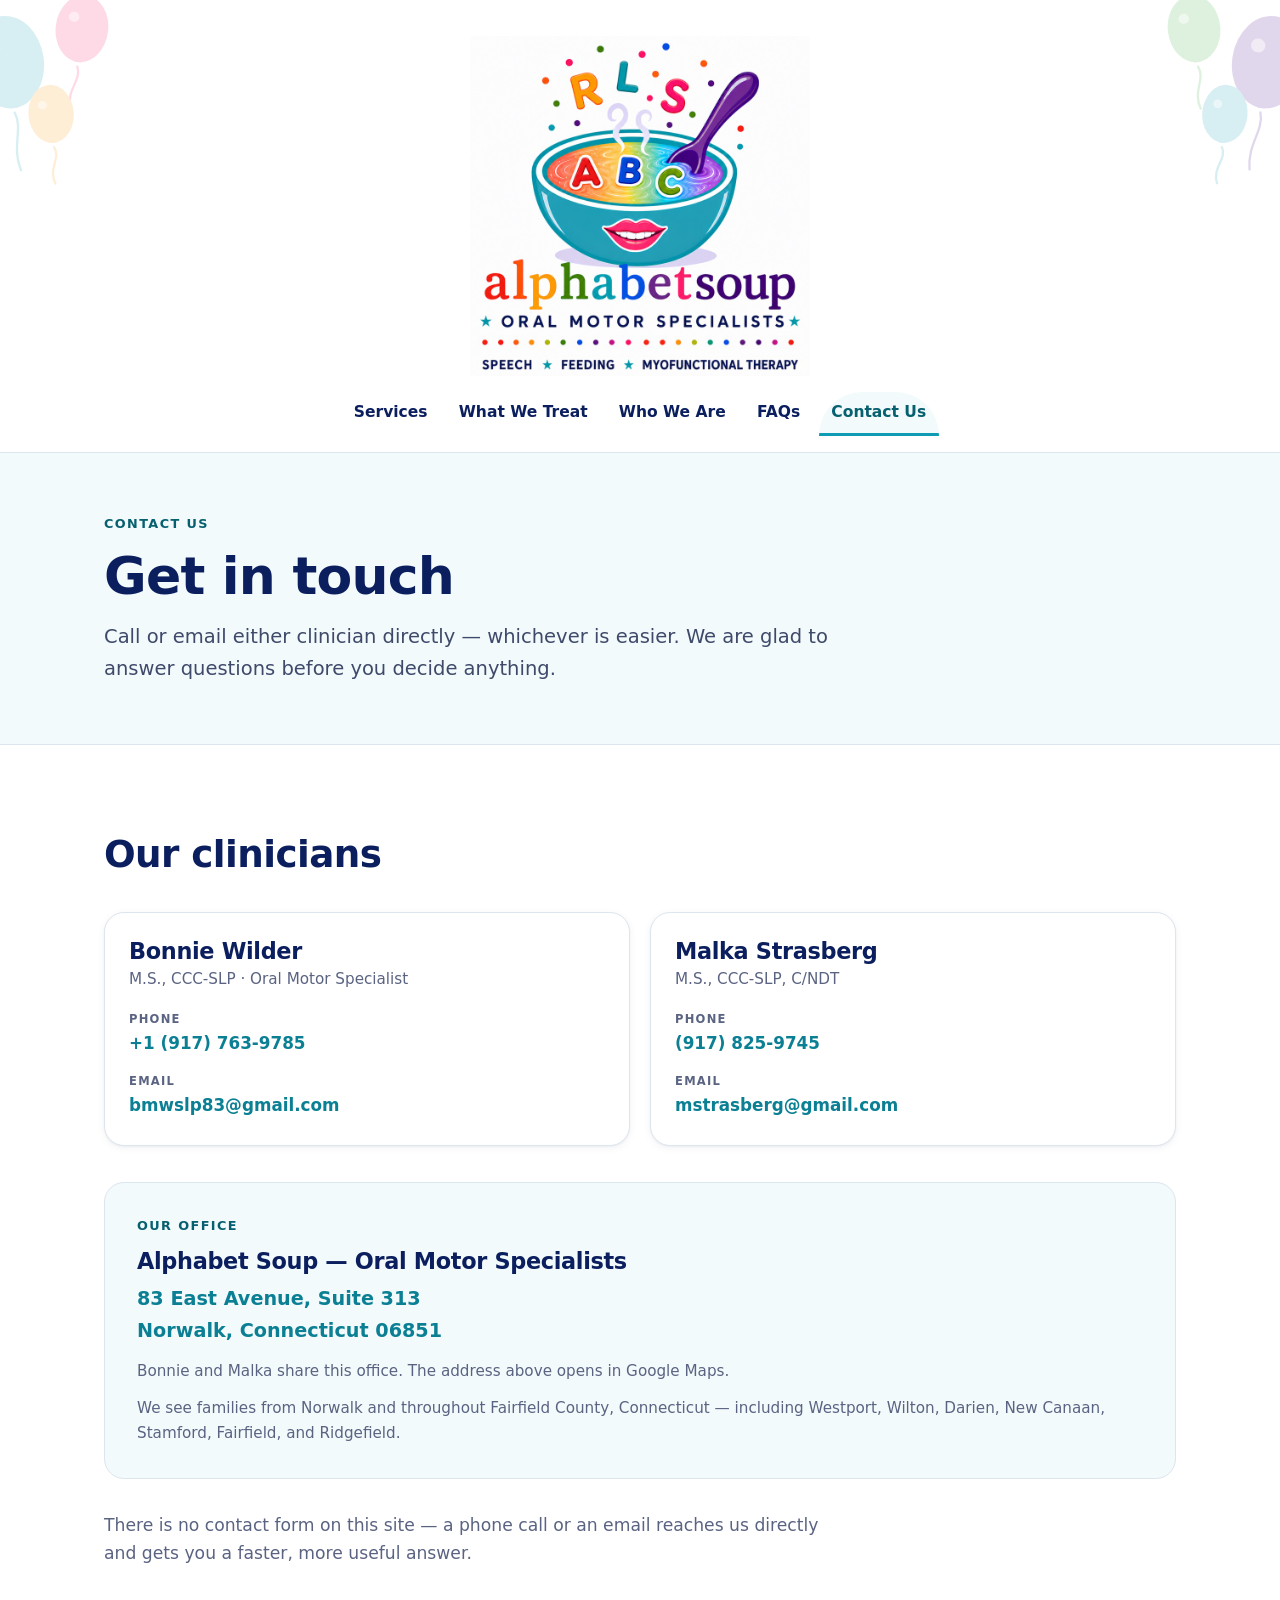
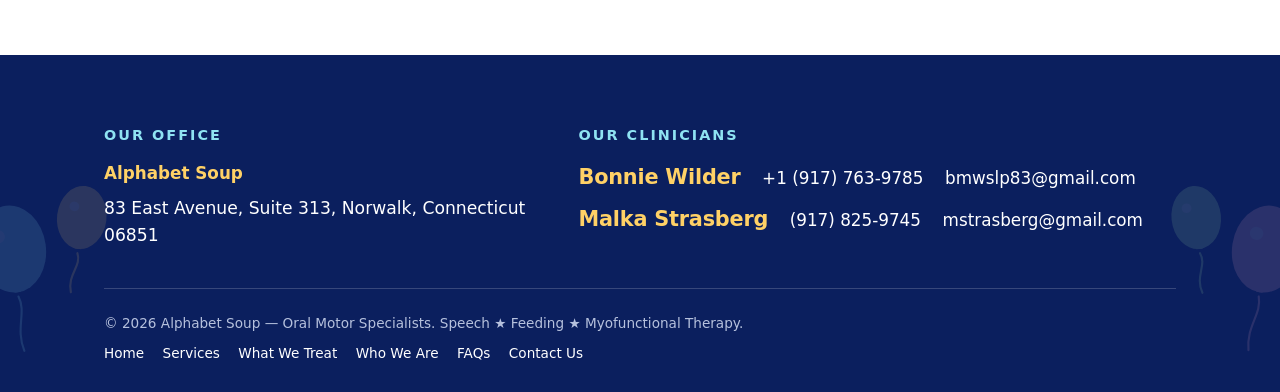
==== commit 7dca61aa: "Update Bonnie's bio and add her credentials She supplied a longer, parent-facing bio and her credent" ====
--- a/contact.html
+++ b/contact.html
@@ -92,7 +92,7 @@
 
         <div class="contact-card a-teal">
           <h3>Bonnie Wilder</h3>
-          <p class="role">Pediatric Speech-Language Pathologist</p>
+          <p class="role">M.S., CCC-SLP &middot; Oral Motor Specialist</p>
           <ul class="contact-list">
             <li>
               <span class="label">Phone</span>
--- a/styles.css
+++ b/styles.css
@@ -24,6 +24,17 @@
   --teal-deep:   #076070;  /* deepest teal — hover states                */
   --navy:        #0b1f5e;  /* "ORAL MOTOR SPECIALISTS" type — headings   */
   --purple:      #4b0d8c;  /* the spoon                                  */
+  --magenta:     #fe2269;  /* the lips                                   */
+  --orange:      #fd9900;  /* the letter R                               */
+  --green:       #3aae3a;  /* the letter C                               */
+
+  /* darkened variants — the raw logo colours fail contrast as text.
+     Use these anywhere colour carries words. */
+  --teal-ink:    #076070;
+  --purple-ink:  #4b0d8c;
+  --magenta-ink: #b3004a;
+  --orange-ink:  #8a5200;
+  --green-ink:   #226e22;
 
   /* structural tokens, derived from the palette above */
   --bg:          #ffffff;
@@ -39,7 +50,7 @@
   --shadow-sm: 0 1px 2px rgb(11 31 94 / .05), 0 2px 8px rgb(11 31 94 / .05);
   --shadow-md: 0 2px 4px rgb(11 31 94 / .05), 0 14px 34px rgb(11 31 94 / .09);
 
-  --radius:    16px;
+  --radius:    20px;
   --radius-sm: 10px;
   --wrap:      72rem;
   --gutter:    clamp(1.15rem, 4vw, 2.5rem);
@@ -159,8 +170,20 @@
   margin-bottom: .8rem;
 }
 
-.a-teal   { --accent: var(--teal); }
-.a-purple { --accent: var(--purple); }
+/* Each a-* class sets a colour pair: --accent for shapes and fills,
+   --accent-ink for anything that has to be legible as text. */
+.a-teal    { --accent: var(--teal);    --accent-ink: var(--teal-ink); }
+.a-purple  { --accent: var(--purple);  --accent-ink: var(--purple-ink); }
+.a-magenta { --accent: var(--magenta); --accent-ink: var(--magenta-ink); }
+.a-orange  { --accent: var(--orange);  --accent-ink: var(--orange-ink); }
+.a-green   { --accent: var(--green);   --accent-ink: var(--green-ink); }
+
+/* section headings pick up their section's colour */
+.a-teal > h2, .a-purple > h2, .a-magenta > h2, .a-orange > h2, .a-green > h2,
+.topic.a-teal > h2, .topic.a-purple > h2, .topic.a-orange > h2 {
+  color: var(--accent-ink, var(--ink));
+}
+.eyebrow { color: var(--accent-ink, var(--teal-deep)); }
 
 /* ── buttons ──────────────────────────────────────────────────────────── */
 .btn {
@@ -203,8 +226,31 @@
    onto a second row underneath the logo.
    ═══════════════════════════════════════════════════════════════════════ */
 .site-header {
+  position: relative;
+  overflow: hidden;
   background: #fff;
   border-bottom: 1px solid var(--line);
+}
+/* Faded balloons drifting at either edge. Decorative only, so they are
+   background images rather than markup — nothing for a screen reader to
+   announce, and they cannot push the layout around. */
+.site-header::before,
+.site-header::after {
+  content: "";
+  position: absolute;
+  top: -1.5rem;
+  width: 15rem;
+  height: 17rem;
+  background-repeat: no-repeat;
+  background-size: contain;
+  opacity: .16;
+  pointer-events: none;
+}
+.site-header::before { left: -3.5rem;  background-image: url("data:image/svg+xml,%3Csvg%20xmlns%3D%22http%3A%2F%2Fwww.w3.org%2F2000%2Fsvg%22%20viewBox%3D%220%200%20260%20300%22%3E%3Cg%20transform%3D%22rotate%28-8%2070%2095%29%22%3E%3Cellipse%20cx%3D%2270%22%20cy%3D%2295%22%20rx%3D%2240%22%20ry%3D%2251.2%22%20fill%3D%22%230e9cb4%22%2F%3E%3Cellipse%20cx%3D%2256.0%22%20cy%3D%2278.616%22%20rx%3D%228.0%22%20ry%3D%227.68%22%20fill%3D%22%23fff%22%20opacity%3D%22.5%22%2F%3E%3Cpath%20d%3D%22M66%2C146.2%20l4%2C-7%20l4%2C7%20z%22%20fill%3D%22%230e9cb4%22%2F%3E%3Cpath%20d%3D%22M70%2C151.2%20c7%2C20.0%20-9%2C36.0%20-2%2C64.0%22%20fill%3D%22none%22%20stroke%3D%22%230e9cb4%22%20stroke-width%3D%222.5%22%20stroke-linecap%3D%22round%22%2F%3E%3C%2Fg%3E%3Cg%20transform%3D%22rotate%287%20152%2058%29%22%3E%3Cellipse%20cx%3D%22152%22%20cy%3D%2258%22%20rx%3D%2229%22%20ry%3D%2237.12%22%20fill%3D%22%23fe2269%22%2F%3E%3Cellipse%20cx%3D%22141.85%22%20cy%3D%2246.1216%22%20rx%3D%225.800000000000001%22%20ry%3D%225.568%22%20fill%3D%22%23fff%22%20opacity%3D%22.5%22%2F%3E%3Cpath%20d%3D%22M148%2C95.12%20l4%2C-7%20l4%2C7%20z%22%20fill%3D%22%23fe2269%22%2F%3E%3Cpath%20d%3D%22M152%2C100.12%20c7%2C14.5%20-9%2C26.1%20-2%2C46.400000000000006%22%20fill%3D%22none%22%20stroke%3D%22%23fe2269%22%20stroke-width%3D%222.5%22%20stroke-linecap%3D%22round%22%2F%3E%3C%2Fg%3E%3Cg%20transform%3D%22rotate%28-5%20118%20152%29%22%3E%3Cellipse%20cx%3D%22118%22%20cy%3D%22152%22%20rx%3D%2225%22%20ry%3D%2232.0%22%20fill%3D%22%23fd9900%22%2F%3E%3Cellipse%20cx%3D%22109.25%22%20cy%3D%22141.76%22%20rx%3D%225.0%22%20ry%3D%224.8%22%20fill%3D%22%23fff%22%20opacity%3D%22.5%22%2F%3E%3Cpath%20d%3D%22M114%2C184.0%20l4%2C-7%20l4%2C7%20z%22%20fill%3D%22%23fd9900%22%2F%3E%3Cpath%20d%3D%22M118%2C189.0%20c7%2C12.5%20-9%2C22.5%20-2%2C40.0%22%20fill%3D%22none%22%20stroke%3D%22%23fd9900%22%20stroke-width%3D%222.5%22%20stroke-linecap%3D%22round%22%2F%3E%3C%2Fg%3E%3C%2Fsvg%3E"); }
+.site-header::after  { right: -3.5rem; background-image: url("data:image/svg+xml,%3Csvg%20xmlns%3D%22http%3A%2F%2Fwww.w3.org%2F2000%2Fsvg%22%20viewBox%3D%220%200%20260%20300%22%3E%3Cg%20transform%3D%22rotate%289%20190%2095%29%22%3E%3Cellipse%20cx%3D%22190%22%20cy%3D%2295%22%20rx%3D%2240%22%20ry%3D%2251.2%22%20fill%3D%22%234b0d8c%22%2F%3E%3Cellipse%20cx%3D%22176.0%22%20cy%3D%2278.616%22%20rx%3D%228.0%22%20ry%3D%227.68%22%20fill%3D%22%23fff%22%20opacity%3D%22.5%22%2F%3E%3Cpath%20d%3D%22M186%2C146.2%20l4%2C-7%20l4%2C7%20z%22%20fill%3D%22%234b0d8c%22%2F%3E%3Cpath%20d%3D%22M190%2C151.2%20c7%2C20.0%20-9%2C36.0%20-2%2C64.0%22%20fill%3D%22none%22%20stroke%3D%22%234b0d8c%22%20stroke-width%3D%222.5%22%20stroke-linecap%3D%22round%22%2F%3E%3C%2Fg%3E%3Cg%20transform%3D%22rotate%28-6%20108%2058%29%22%3E%3Cellipse%20cx%3D%22108%22%20cy%3D%2258%22%20rx%3D%2229%22%20ry%3D%2237.12%22%20fill%3D%22%233aae3a%22%2F%3E%3Cellipse%20cx%3D%2297.85%22%20cy%3D%2246.1216%22%20rx%3D%225.800000000000001%22%20ry%3D%225.568%22%20fill%3D%22%23fff%22%20opacity%3D%22.5%22%2F%3E%3Cpath%20d%3D%22M104%2C95.12%20l4%2C-7%20l4%2C7%20z%22%20fill%3D%22%233aae3a%22%2F%3E%3Cpath%20d%3D%22M108%2C100.12%20c7%2C14.5%20-9%2C26.1%20-2%2C46.400000000000006%22%20fill%3D%22none%22%20stroke%3D%22%233aae3a%22%20stroke-width%3D%222.5%22%20stroke-linecap%3D%22round%22%2F%3E%3C%2Fg%3E%3Cg%20transform%3D%22rotate%285%20142%20152%29%22%3E%3Cellipse%20cx%3D%22142%22%20cy%3D%22152%22%20rx%3D%2225%22%20ry%3D%2232.0%22%20fill%3D%22%230e9cb4%22%2F%3E%3Cellipse%20cx%3D%22133.25%22%20cy%3D%22141.76%22%20rx%3D%225.0%22%20ry%3D%224.8%22%20fill%3D%22%23fff%22%20opacity%3D%22.5%22%2F%3E%3Cpath%20d%3D%22M138%2C184.0%20l4%2C-7%20l4%2C7%20z%22%20fill%3D%22%230e9cb4%22%2F%3E%3Cpath%20d%3D%22M142%2C189.0%20c7%2C12.5%20-9%2C22.5%20-2%2C40.0%22%20fill%3D%22none%22%20stroke%3D%22%230e9cb4%22%20stroke-width%3D%222.5%22%20stroke-linecap%3D%22round%22%2F%3E%3C%2Fg%3E%3C%2Fsvg%3E"); }
+
+@media (max-width: 900px) {
+  .site-header::before, .site-header::after { display: none; }
 }
 
 .header-inner {
@@ -308,13 +354,13 @@
   gap: .6rem 1.6rem;
 }
 .strip li {
-  display: flex;
-  align-items: center;
-  gap: .55rem;
   font-family: var(--font-display);
   font-weight: 700;
   font-size: .95rem;
-  color: var(--navy);
+  color: var(--accent-ink, var(--navy));
+  background: color-mix(in srgb, var(--accent, var(--teal)) 13%, #fff);
+  border-radius: 999px;
+  padding: .45rem 1.1rem;
 }
 
 /* ── cards ────────────────────────────────────────────────────────────── */
@@ -329,8 +375,8 @@
 
 .card {
   position: relative;
-  background: var(--surface);
-  border: 1px solid var(--line);
+  background: color-mix(in srgb, var(--accent, var(--teal)) 7%, #fff);
+  border: 1px solid color-mix(in srgb, var(--accent, var(--teal)) 22%, var(--line));
   border-radius: var(--radius);
   padding: 1.6rem 1.5rem 1.5rem;
   box-shadow: var(--shadow-sm);
@@ -338,14 +384,14 @@
   flex-direction: column;
   min-width: 0;
 }
-.card h3 { margin-bottom: .5rem; }
+.card h3 { margin-bottom: .5rem; color: var(--accent-ink, var(--ink)); }
 .card p { color: var(--ink-soft); }
 .card-link {
   margin-top: auto;
   padding-top: 1.1rem;
   font-family: var(--font-display);
   font-weight: 700;
-  color: var(--teal-dark);
+  color: var(--accent-ink, var(--teal-dark));
   text-decoration: none;
 }
 .card-link:hover { color: var(--teal-deep); text-decoration: underline; }
@@ -639,10 +685,28 @@
 
 /* ═══ FOOTER ══════════════════════════════════════════════════════════════ */
 .site-footer {
+  position: relative;
+  overflow: hidden;
   background: var(--navy);
-  color: #d7deef;
-  padding-block: clamp(2.5rem, 1.9rem + 2.6vw, 3.75rem) 1.75rem;
-}
+  color: #e7edfb;
+  padding-block: clamp(3rem, 2.2rem + 3vw, 4.5rem) 1.75rem;
+}
+.site-footer::before,
+.site-footer::after {
+  content: "";
+  position: absolute;
+  bottom: -2rem;
+  width: 14rem;
+  height: 16rem;
+  background-repeat: no-repeat;
+  background-size: contain;
+  opacity: .13;
+  pointer-events: none;
+}
+.site-footer::before { left: -3rem;  background-image: url("data:image/svg+xml,%3Csvg%20xmlns%3D%22http%3A%2F%2Fwww.w3.org%2F2000%2Fsvg%22%20viewBox%3D%220%200%20260%20300%22%3E%3Cg%20transform%3D%22rotate%28-8%2070%2095%29%22%3E%3Cellipse%20cx%3D%2270%22%20cy%3D%2295%22%20rx%3D%2240%22%20ry%3D%2251.2%22%20fill%3D%22%238fe3f2%22%2F%3E%3Cellipse%20cx%3D%2256.0%22%20cy%3D%2278.616%22%20rx%3D%228.0%22%20ry%3D%227.68%22%20fill%3D%22%23fff%22%20opacity%3D%22.5%22%2F%3E%3Cpath%20d%3D%22M66%2C146.2%20l4%2C-7%20l4%2C7%20z%22%20fill%3D%22%238fe3f2%22%2F%3E%3Cpath%20d%3D%22M70%2C151.2%20c7%2C20.0%20-9%2C36.0%20-2%2C64.0%22%20fill%3D%22none%22%20stroke%3D%22%238fe3f2%22%20stroke-width%3D%222.5%22%20stroke-linecap%3D%22round%22%2F%3E%3C%2Fg%3E%3Cg%20transform%3D%22rotate%287%20152%2058%29%22%3E%3Cellipse%20cx%3D%22152%22%20cy%3D%2258%22%20rx%3D%2229%22%20ry%3D%2237.12%22%20fill%3D%22%23ffd166%22%2F%3E%3Cellipse%20cx%3D%22141.85%22%20cy%3D%2246.1216%22%20rx%3D%225.800000000000001%22%20ry%3D%225.568%22%20fill%3D%22%23fff%22%20opacity%3D%22.5%22%2F%3E%3Cpath%20d%3D%22M148%2C95.12%20l4%2C-7%20l4%2C7%20z%22%20fill%3D%22%23ffd166%22%2F%3E%3Cpath%20d%3D%22M152%2C100.12%20c7%2C14.5%20-9%2C26.1%20-2%2C46.400000000000006%22%20fill%3D%22none%22%20stroke%3D%22%23ffd166%22%20stroke-width%3D%222.5%22%20stroke-linecap%3D%22round%22%2F%3E%3C%2Fg%3E%3C%2Fsvg%3E"); }
+.site-footer::after  { right: -3rem; background-image: url("data:image/svg+xml,%3Csvg%20xmlns%3D%22http%3A%2F%2Fwww.w3.org%2F2000%2Fsvg%22%20viewBox%3D%220%200%20260%20300%22%3E%3Cg%20transform%3D%22rotate%289%20190%2095%29%22%3E%3Cellipse%20cx%3D%22190%22%20cy%3D%2295%22%20rx%3D%2240%22%20ry%3D%2251.2%22%20fill%3D%22%23f7a8c4%22%2F%3E%3Cellipse%20cx%3D%22176.0%22%20cy%3D%2278.616%22%20rx%3D%228.0%22%20ry%3D%227.68%22%20fill%3D%22%23fff%22%20opacity%3D%22.5%22%2F%3E%3Cpath%20d%3D%22M186%2C146.2%20l4%2C-7%20l4%2C7%20z%22%20fill%3D%22%23f7a8c4%22%2F%3E%3Cpath%20d%3D%22M190%2C151.2%20c7%2C20.0%20-9%2C36.0%20-2%2C64.0%22%20fill%3D%22none%22%20stroke%3D%22%23f7a8c4%22%20stroke-width%3D%222.5%22%20stroke-linecap%3D%22round%22%2F%3E%3C%2Fg%3E%3Cg%20transform%3D%22rotate%28-6%20108%2058%29%22%3E%3Cellipse%20cx%3D%22108%22%20cy%3D%2258%22%20rx%3D%2229%22%20ry%3D%2237.12%22%20fill%3D%22%23a8e6a3%22%2F%3E%3Cellipse%20cx%3D%2297.85%22%20cy%3D%2246.1216%22%20rx%3D%225.800000000000001%22%20ry%3D%225.568%22%20fill%3D%22%23fff%22%20opacity%3D%22.5%22%2F%3E%3Cpath%20d%3D%22M104%2C95.12%20l4%2C-7%20l4%2C7%20z%22%20fill%3D%22%23a8e6a3%22%2F%3E%3Cpath%20d%3D%22M108%2C100.12%20c7%2C14.5%20-9%2C26.1%20-2%2C46.400000000000006%22%20fill%3D%22none%22%20stroke%3D%22%23a8e6a3%22%20stroke-width%3D%222.5%22%20stroke-linecap%3D%22round%22%2F%3E%3C%2Fg%3E%3C%2Fsvg%3E"); }
+@media (max-width: 900px) { .site-footer::before, .site-footer::after { display: none; } }
+.site-footer .wrap { position: relative; z-index: 1; }
 .site-footer a { color: #ffffff; text-decoration: none; }
 .site-footer a:hover { color: #8fe3f2; text-decoration: underline; }
 
@@ -654,32 +718,38 @@
 @media (min-width: 760px) { .footer-grid { grid-template-columns: minmax(0, 1fr) minmax(0, 1.35fr); } }
 
 /* each clinician on a single line: name, phone, email */
-.footer-people { display: grid; gap: .7rem; }
+.footer-people { display: grid; gap: 1.1rem; }
 .footer-people li {
   display: flex;
   flex-wrap: wrap;
   align-items: baseline;
-  gap: .3rem 1.1rem;
-  font-size: .95rem;
-}
-.footer-people strong { color: #fff; font-weight: 700; }
+  gap: .35rem 1.35rem;
+  font-size: 1.05rem;
+}
+.footer-people strong {
+  font-family: var(--font-display);
+  color: #ffd166;
+  font-weight: 800;
+  font-size: 1.3rem;
+  letter-spacing: -.01em;
+}
 
 .footer-col h2 {
-  font-size: .78rem;
-  letter-spacing: .13em;
+  font-size: .9rem;
+  letter-spacing: .14em;
   text-transform: uppercase;
   color: #8fe3f2;
-  margin-bottom: .8rem;
-}
-.footer-col p, .footer-col li { font-size: .95rem; }
+  margin-bottom: 1rem;
+}
+.footer-col p, .footer-col li { font-size: 1.05rem; }
 .footer-col ul { display: grid; gap: .5rem; }
 .footer-col address { font-style: normal; line-height: 1.55; }
 .footer-name {
   font-family: var(--font-display);
   font-weight: 800;
-  color: #fff;
-  font-size: 1.05rem;
-  margin-bottom: .3rem;
+  color: #ffd166;
+  font-size: 1.3rem;
+  margin-bottom: .45rem;
 }
 .footer-contact a { overflow-wrap: anywhere; }
 
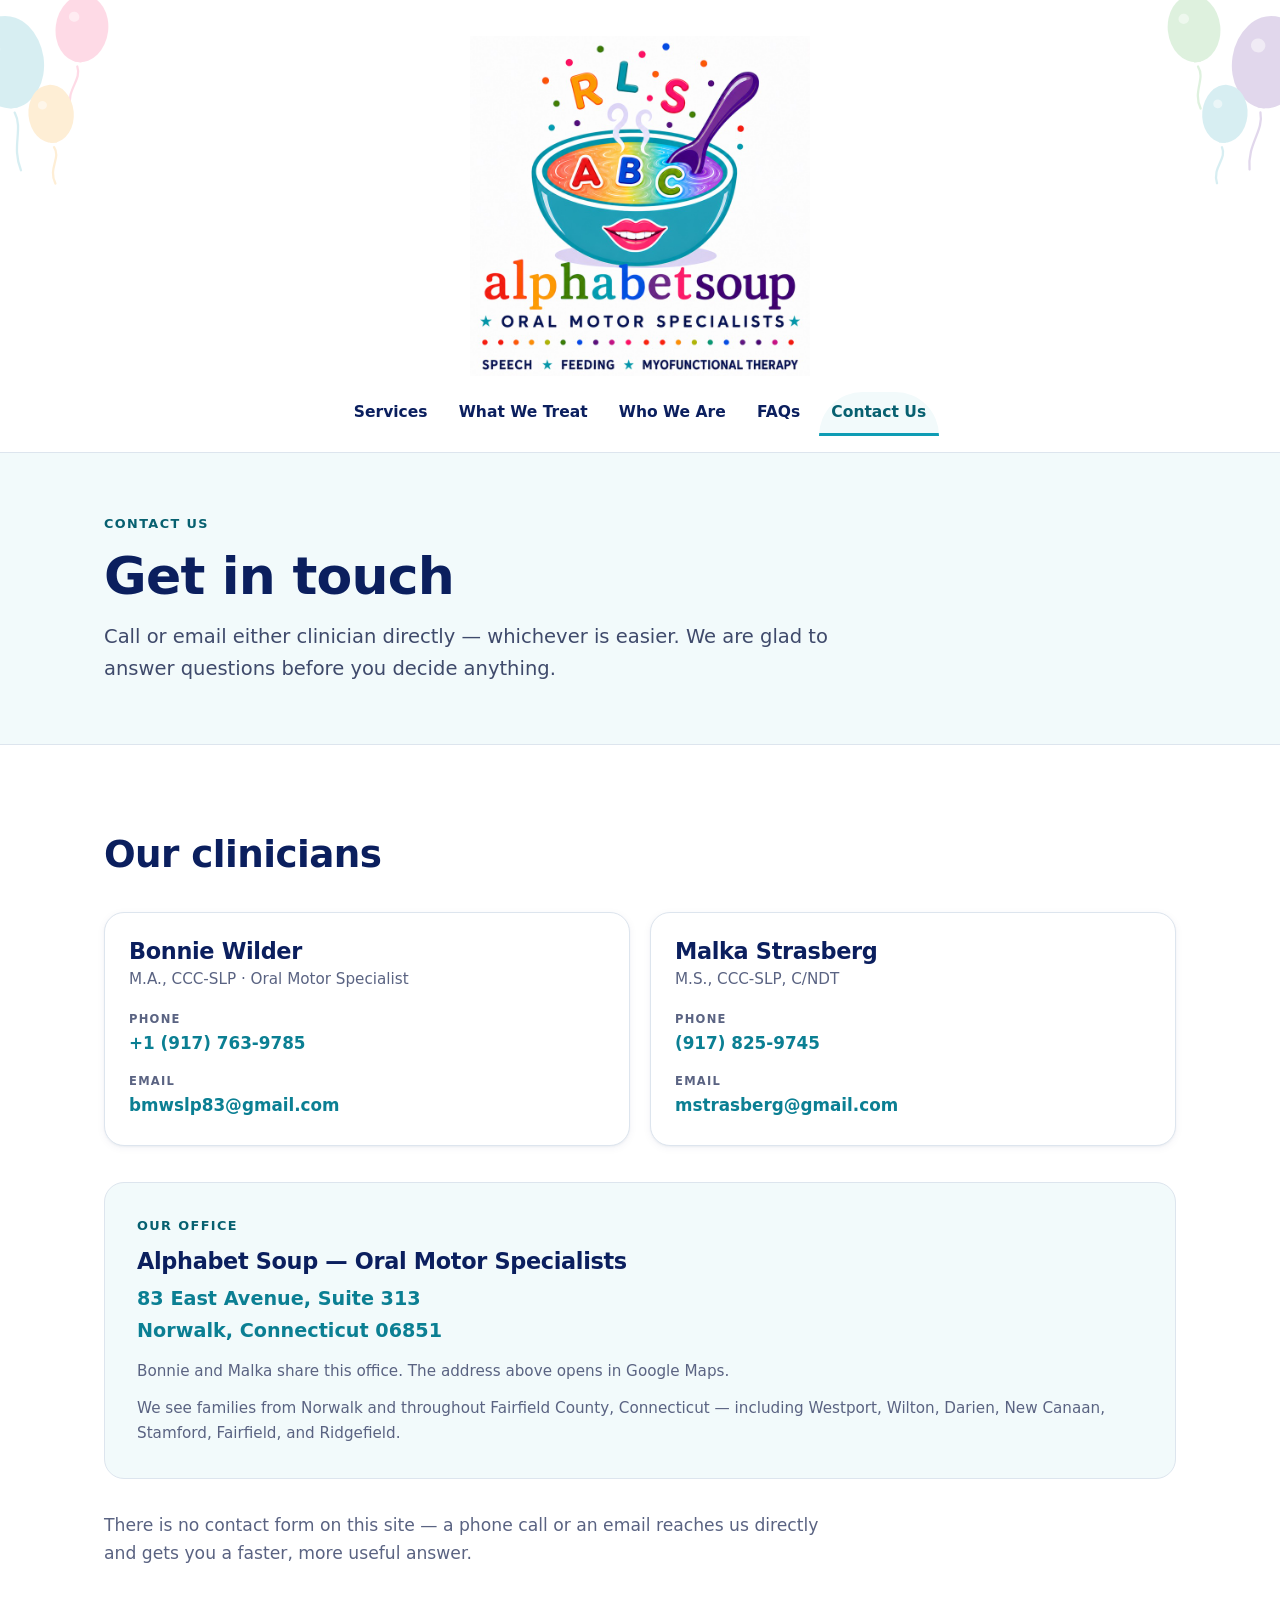
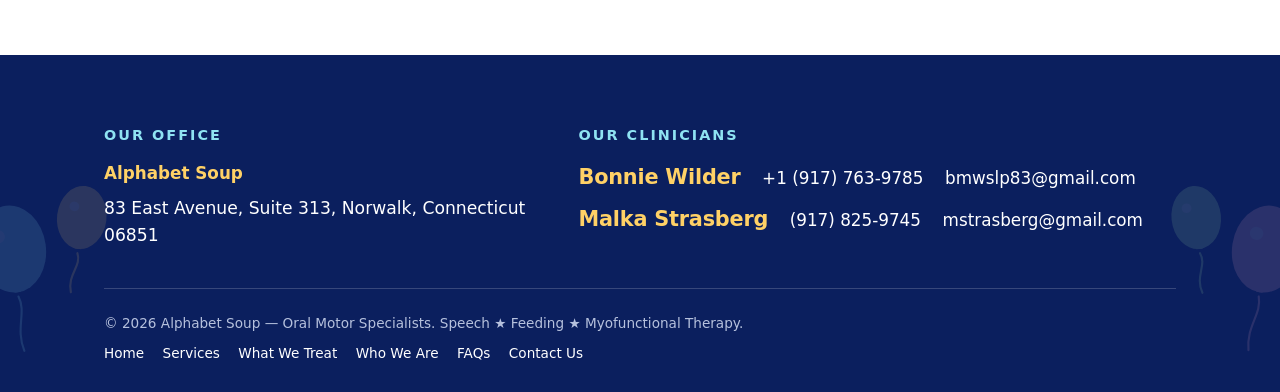
==== commit 7ce899bc: "Correct Bonnie's degree to M.A. She has an M.A., not an M.S. Fixed in all six places: her bio credit" ====
--- a/contact.html
+++ b/contact.html
@@ -92,7 +92,7 @@
 
         <div class="contact-card a-teal">
           <h3>Bonnie Wilder</h3>
-          <p class="role">M.S., CCC-SLP &middot; Oral Motor Specialist</p>
+          <p class="role">M.A., CCC-SLP &middot; Oral Motor Specialist</p>
           <ul class="contact-list">
             <li>
               <span class="label">Phone</span>
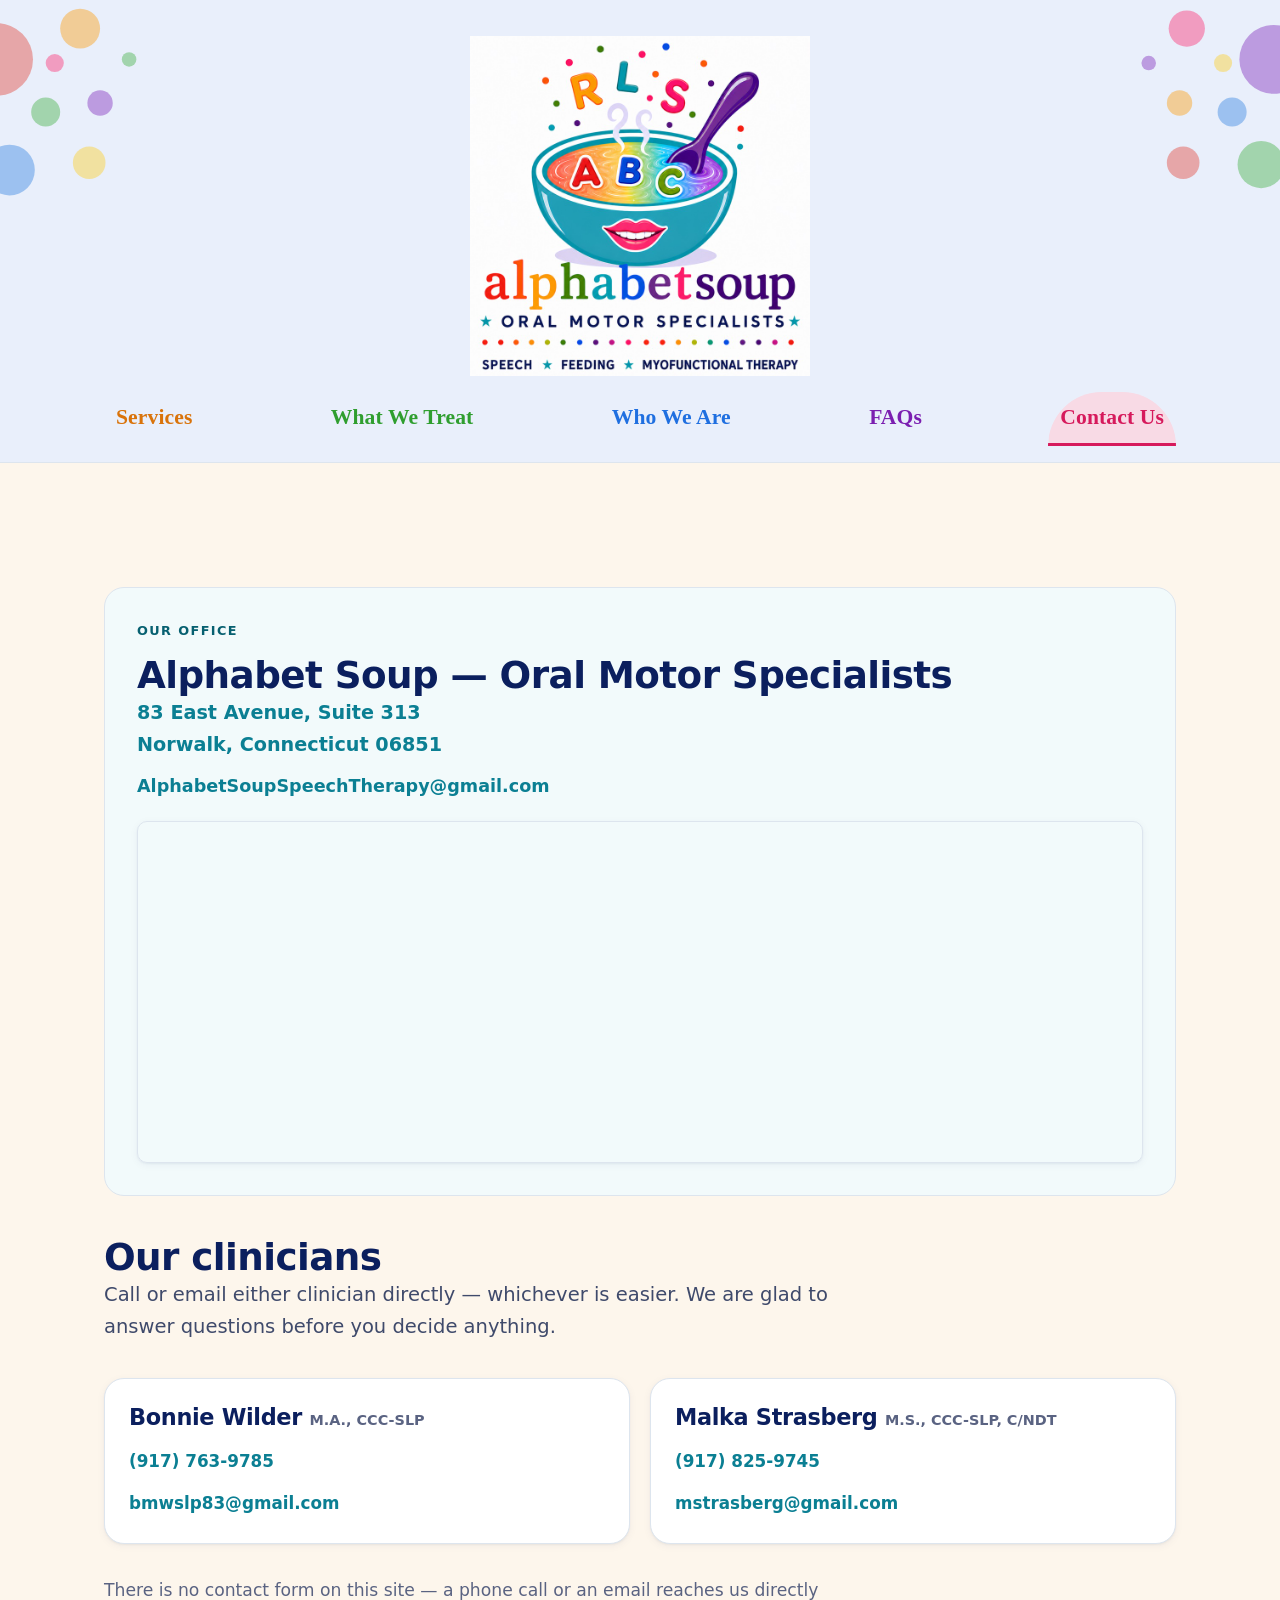
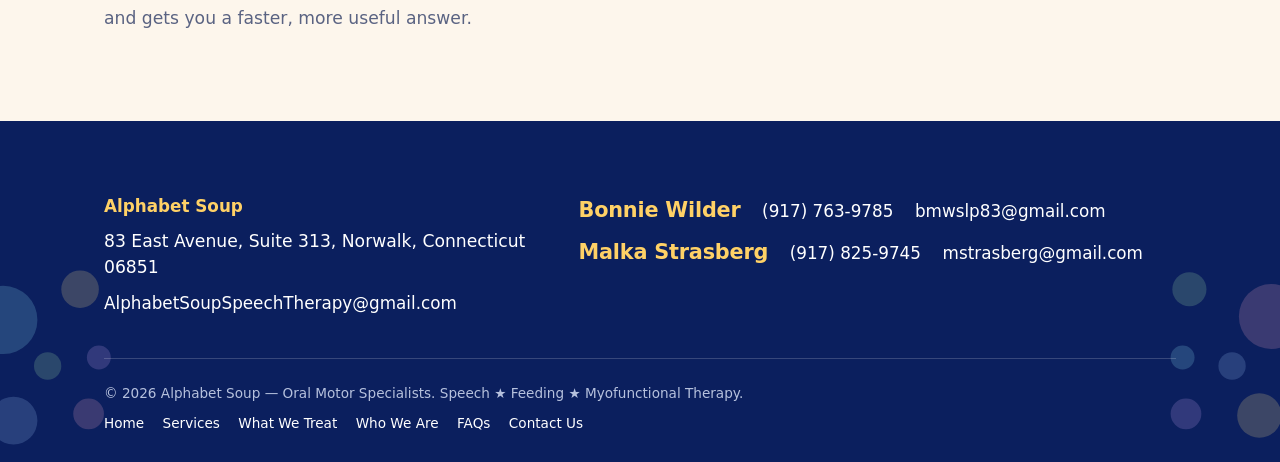
==== commit 5a16894d: "Apply 8/11 meeting updates across the site Homepage - Cream page background; soft periwinkle band be" ====
--- a/contact.html
+++ b/contact.html
@@ -18,7 +18,7 @@
 <meta property="og:image:alt" content="Alphabet Soup — Oral Motor Specialists: speech, feeding and myofunctional therapy">
 <meta name="twitter:card" content="summary_large_image">
 
-<meta name="theme-color" content="#ffffff">
+<meta name="theme-color" content="#fdf6ec">
 <link rel="icon" href="/assets/favicon.png" type="image/png" sizes="64x64">
 <link rel="apple-touch-icon" href="/assets/apple-touch-icon.png">
 
@@ -72,79 +72,58 @@
 
 <main id="main">
 
-  <section class="page-head">
+  <section class="section">
     <div class="wrap">
-      <p class="eyebrow a-teal">Contact us</p>
-      <h1>Get in touch</h1>
+
+      <!-- ─────────────────────── OUR OFFICE (first) ─────────────────────── -->
+      <div class="address-card">
+        <p class="eyebrow">Our office</p>
+        <h1 class="h1-compact">Alphabet Soup &mdash; Oral Motor Specialists</h1>
+        <address>
+          <a href="https://www.google.com/maps/dir/?api=1&amp;destination=83+East+Avenue+Suite+313+Norwalk+CT+06851" target="_blank" rel="noopener">
+            83 East Avenue, Suite&nbsp;313<br>
+            Norwalk, Connecticut 06851
+          </a>
+        </address>
+        <p class="office-email">
+          <a href="mailto:AlphabetSoupSpeechTherapy@gmail.com">AlphabetSoupSpeechTherapy@gmail.com</a>
+        </p>
+
+        <!-- Embedded Google map. Tapping it, or the address above, opens
+             turn-by-turn directions to the office. -->
+        <div class="map-embed">
+          <iframe
+            title="Map to Alphabet Soup — 83 East Avenue, Suite 313, Norwalk, CT 06851"
+            src="https://www.google.com/maps?q=83+East+Avenue+Suite+313+Norwalk+CT+06851&amp;output=embed"
+            loading="lazy" referrerpolicy="no-referrer-when-downgrade"></iframe>
+        </div>
+      </div>
+
+      <!-- ─────────────────────── CLINICIANS ─────────────────────── -->
+      <h2 style="margin-top:2.5rem">Our clinicians</h2>
       <p class="lede">
         Call or email either clinician directly &mdash; whichever is easier. We are
         glad to answer questions before you decide anything.
       </p>
-    </div>
-  </section>
-
-  <section class="section">
-    <div class="wrap">
-
-      <h2>Our clinicians</h2>
 
       <div class="contact-grid">
 
         <div class="contact-card a-teal">
-          <h3>Bonnie Wilder</h3>
-          <p class="role">M.A., CCC-SLP &middot; Oral Motor Specialist</p>
+          <h3>Bonnie Wilder <span class="role-inline">M.A., CCC-SLP</span></h3>
           <ul class="contact-list">
-            <li>
-              <span class="label">Phone</span>
-              <a href="tel:+19177639785">+1 (917) 763-9785</a>
-            </li>
-            <li>
-              <span class="label">Email</span>
-              <a href="mailto:bmwslp83@gmail.com">bmwslp83@gmail.com</a>
-            </li>
+            <li><a href="tel:+19177639785">(917)&nbsp;763-9785</a></li>
+            <li><a href="mailto:bmwslp83@gmail.com">bmwslp83@gmail.com</a></li>
           </ul>
         </div>
 
         <div class="contact-card">
-          <h3>Malka Strasberg</h3>
-          <p class="role">M.S., CCC-SLP, C/NDT</p>
+          <h3>Malka Strasberg <span class="role-inline">M.S., CCC-SLP, C/NDT</span></h3>
           <ul class="contact-list">
-            <li>
-              <span class="label">Phone</span>
-              <a href="tel:+19178259745">(917) 825-9745</a>
-            </li>
-            <li>
-              <span class="label">Email</span>
-              <a href="mailto:mstrasberg@gmail.com">mstrasberg@gmail.com</a>
-            </li>
+            <li><a href="tel:+19178259745">(917)&nbsp;825-9745</a></li>
+            <li><a href="mailto:mstrasberg@gmail.com">mstrasberg@gmail.com</a></li>
           </ul>
         </div>
 
-      </div>
-
-      <div class="address-card">
-        <p class="eyebrow">Our office</p>
-        <h3>Alphabet Soup &mdash; Oral Motor Specialists</h3>
-        <address>
-          <a href="https://www.google.com/maps/search/?api=1&amp;query=83+East+Avenue+Suite+313+Norwalk+CT+06851" target="_blank" rel="noopener">
-            83 East Avenue, Suite&nbsp;313<br>
-            Norwalk, Connecticut 06851
-          </a>
-        </address>
-        <p style="margin-top:.75rem;color:var(--muted);font-size:.95rem">
-          Bonnie and Malka share this office. The address above opens in Google Maps.
-        </p>
-
-        <!-- ═══════════════════════════════════════════════════════════════
-             EDIT ME &middot; service area
-             Same list of towns as the home page. If you change one, change
-             both so they stay consistent.
-             ═══════════════════════════════════════════════════════════ -->
-        <p style="margin-top:.75rem;color:var(--muted);font-size:.95rem">
-          We see families from Norwalk and throughout Fairfield County,
-          Connecticut &mdash; including Westport, Wilton, Darien, New Canaan,
-          Stamford, Fairfield, and Ridgefield.
-        </p>
       </div>
 
       <p class="measure" style="margin-top:2rem;color:var(--muted)">
@@ -162,21 +141,22 @@
     <div class="footer-grid">
 
       <div class="footer-col">
-        <h2>Our office</h2>
         <p class="footer-name">Alphabet Soup</p>
         <address>
           <a href="https://www.google.com/maps/search/?api=1&amp;query=83+East+Avenue+Suite+313+Norwalk+CT+06851" target="_blank" rel="noopener">
             83 East Avenue, Suite&nbsp;313, Norwalk, Connecticut 06851
           </a>
         </address>
+        <p class="footer-email">
+          <a href="mailto:AlphabetSoupSpeechTherapy@gmail.com">AlphabetSoupSpeechTherapy@gmail.com</a>
+        </p>
       </div>
 
       <div class="footer-col">
-        <h2>Our clinicians</h2>
         <ul class="footer-people">
           <li>
             <strong>Bonnie Wilder</strong>
-            <a href="tel:+19177639785">+1 (917) 763-9785</a>
+            <a href="tel:+19177639785">(917) 763-9785</a>
             <a href="mailto:bmwslp83@gmail.com">bmwslp83@gmail.com</a>
           </li>
           <li>
--- a/styles.css
+++ b/styles.css
@@ -37,10 +37,19 @@
   --green-ink:   #226e22;
 
   /* structural tokens, derived from the palette above */
-  --bg:          #ffffff;
+  --bg:          #fdf6ec;  /* warm cream — the page background            */
   --surface:     #ffffff;
   --tint:        #f2fafb;  /* pale teal band                             */
   --tint-navy:   #f6f8fd;  /* pale navy band                             */
+  --header-blue: #e9effb;  /* soft periwinkle behind the logo            */
+
+  /* nav-tab colours — the five hues in the word "alphabet" on the logo,
+     darkened just enough to stay legible as bold text on a light band */
+  --nav-orange:  #d9730a;
+  --nav-green:   #2f9e2f;
+  --nav-blue:    #1f6fe0;
+  --nav-purple:  #7b1fb0;
+  --nav-pink:    #d61a5c;
   --ink:         var(--navy);
   --ink-soft:    #3f4a6b;  /* body copy — 8.7:1 on white                 */
   --muted:       #5a6382;  /* captions and labels — 5.9:1 on white       */
@@ -228,12 +237,13 @@
 .site-header {
   position: relative;
   overflow: hidden;
-  background: #fff;
+  background: var(--header-blue);
   border-bottom: 1px solid var(--line);
 }
-/* Faded balloons drifting at either edge. Decorative only, so they are
-   background images rather than markup — nothing for a screen reader to
-   announce, and they cannot push the layout around. */
+/* Scattered colour dots drifting at either edge — the confetti-circle motif
+   from the brand artwork. Decorative only, so they are background images
+   rather than markup — nothing for a screen reader to announce, and they
+   cannot push the layout around. */
 .site-header::before,
 .site-header::after {
   content: "";
@@ -243,11 +253,11 @@
   height: 17rem;
   background-repeat: no-repeat;
   background-size: contain;
-  opacity: .16;
+  opacity: .4;
   pointer-events: none;
 }
-.site-header::before { left: -3.5rem;  background-image: url("data:image/svg+xml,%3Csvg%20xmlns%3D%22http%3A%2F%2Fwww.w3.org%2F2000%2Fsvg%22%20viewBox%3D%220%200%20260%20300%22%3E%3Cg%20transform%3D%22rotate%28-8%2070%2095%29%22%3E%3Cellipse%20cx%3D%2270%22%20cy%3D%2295%22%20rx%3D%2240%22%20ry%3D%2251.2%22%20fill%3D%22%230e9cb4%22%2F%3E%3Cellipse%20cx%3D%2256.0%22%20cy%3D%2278.616%22%20rx%3D%228.0%22%20ry%3D%227.68%22%20fill%3D%22%23fff%22%20opacity%3D%22.5%22%2F%3E%3Cpath%20d%3D%22M66%2C146.2%20l4%2C-7%20l4%2C7%20z%22%20fill%3D%22%230e9cb4%22%2F%3E%3Cpath%20d%3D%22M70%2C151.2%20c7%2C20.0%20-9%2C36.0%20-2%2C64.0%22%20fill%3D%22none%22%20stroke%3D%22%230e9cb4%22%20stroke-width%3D%222.5%22%20stroke-linecap%3D%22round%22%2F%3E%3C%2Fg%3E%3Cg%20transform%3D%22rotate%287%20152%2058%29%22%3E%3Cellipse%20cx%3D%22152%22%20cy%3D%2258%22%20rx%3D%2229%22%20ry%3D%2237.12%22%20fill%3D%22%23fe2269%22%2F%3E%3Cellipse%20cx%3D%22141.85%22%20cy%3D%2246.1216%22%20rx%3D%225.800000000000001%22%20ry%3D%225.568%22%20fill%3D%22%23fff%22%20opacity%3D%22.5%22%2F%3E%3Cpath%20d%3D%22M148%2C95.12%20l4%2C-7%20l4%2C7%20z%22%20fill%3D%22%23fe2269%22%2F%3E%3Cpath%20d%3D%22M152%2C100.12%20c7%2C14.5%20-9%2C26.1%20-2%2C46.400000000000006%22%20fill%3D%22none%22%20stroke%3D%22%23fe2269%22%20stroke-width%3D%222.5%22%20stroke-linecap%3D%22round%22%2F%3E%3C%2Fg%3E%3Cg%20transform%3D%22rotate%28-5%20118%20152%29%22%3E%3Cellipse%20cx%3D%22118%22%20cy%3D%22152%22%20rx%3D%2225%22%20ry%3D%2232.0%22%20fill%3D%22%23fd9900%22%2F%3E%3Cellipse%20cx%3D%22109.25%22%20cy%3D%22141.76%22%20rx%3D%225.0%22%20ry%3D%224.8%22%20fill%3D%22%23fff%22%20opacity%3D%22.5%22%2F%3E%3Cpath%20d%3D%22M114%2C184.0%20l4%2C-7%20l4%2C7%20z%22%20fill%3D%22%23fd9900%22%2F%3E%3Cpath%20d%3D%22M118%2C189.0%20c7%2C12.5%20-9%2C22.5%20-2%2C40.0%22%20fill%3D%22none%22%20stroke%3D%22%23fd9900%22%20stroke-width%3D%222.5%22%20stroke-linecap%3D%22round%22%2F%3E%3C%2Fg%3E%3C%2Fsvg%3E"); }
-.site-header::after  { right: -3.5rem; background-image: url("data:image/svg+xml,%3Csvg%20xmlns%3D%22http%3A%2F%2Fwww.w3.org%2F2000%2Fsvg%22%20viewBox%3D%220%200%20260%20300%22%3E%3Cg%20transform%3D%22rotate%289%20190%2095%29%22%3E%3Cellipse%20cx%3D%22190%22%20cy%3D%2295%22%20rx%3D%2240%22%20ry%3D%2251.2%22%20fill%3D%22%234b0d8c%22%2F%3E%3Cellipse%20cx%3D%22176.0%22%20cy%3D%2278.616%22%20rx%3D%228.0%22%20ry%3D%227.68%22%20fill%3D%22%23fff%22%20opacity%3D%22.5%22%2F%3E%3Cpath%20d%3D%22M186%2C146.2%20l4%2C-7%20l4%2C7%20z%22%20fill%3D%22%234b0d8c%22%2F%3E%3Cpath%20d%3D%22M190%2C151.2%20c7%2C20.0%20-9%2C36.0%20-2%2C64.0%22%20fill%3D%22none%22%20stroke%3D%22%234b0d8c%22%20stroke-width%3D%222.5%22%20stroke-linecap%3D%22round%22%2F%3E%3C%2Fg%3E%3Cg%20transform%3D%22rotate%28-6%20108%2058%29%22%3E%3Cellipse%20cx%3D%22108%22%20cy%3D%2258%22%20rx%3D%2229%22%20ry%3D%2237.12%22%20fill%3D%22%233aae3a%22%2F%3E%3Cellipse%20cx%3D%2297.85%22%20cy%3D%2246.1216%22%20rx%3D%225.800000000000001%22%20ry%3D%225.568%22%20fill%3D%22%23fff%22%20opacity%3D%22.5%22%2F%3E%3Cpath%20d%3D%22M104%2C95.12%20l4%2C-7%20l4%2C7%20z%22%20fill%3D%22%233aae3a%22%2F%3E%3Cpath%20d%3D%22M108%2C100.12%20c7%2C14.5%20-9%2C26.1%20-2%2C46.400000000000006%22%20fill%3D%22none%22%20stroke%3D%22%233aae3a%22%20stroke-width%3D%222.5%22%20stroke-linecap%3D%22round%22%2F%3E%3C%2Fg%3E%3Cg%20transform%3D%22rotate%285%20142%20152%29%22%3E%3Cellipse%20cx%3D%22142%22%20cy%3D%22152%22%20rx%3D%2225%22%20ry%3D%2232.0%22%20fill%3D%22%230e9cb4%22%2F%3E%3Cellipse%20cx%3D%22133.25%22%20cy%3D%22141.76%22%20rx%3D%225.0%22%20ry%3D%224.8%22%20fill%3D%22%23fff%22%20opacity%3D%22.5%22%2F%3E%3Cpath%20d%3D%22M138%2C184.0%20l4%2C-7%20l4%2C7%20z%22%20fill%3D%22%230e9cb4%22%2F%3E%3Cpath%20d%3D%22M142%2C189.0%20c7%2C12.5%20-9%2C22.5%20-2%2C40.0%22%20fill%3D%22none%22%20stroke%3D%22%230e9cb4%22%20stroke-width%3D%222.5%22%20stroke-linecap%3D%22round%22%2F%3E%3C%2Fg%3E%3C%2Fsvg%3E"); }
+.site-header::before { left: -3.5rem;  background-image: url("data:image/svg+xml,%3Csvg%20xmlns%3D%27http%3A%2F%2Fwww.w3.org%2F2000%2Fsvg%27%20viewBox%3D%270%200%20260%20300%27%3E%3Ccircle%20cx%3D%2758%27%20cy%3D%2792%27%20r%3D%2740%27%20fill%3D%27%23e23b2e%27%2F%3E%3Ccircle%20cx%3D%27150%27%20cy%3D%2758%27%20r%3D%2722%27%20fill%3D%27%23fd9900%27%2F%3E%3Ccircle%20cx%3D%27112%27%20cy%3D%27150%27%20r%3D%2716%27%20fill%3D%27%233aae3a%27%2F%3E%3Ccircle%20cx%3D%2772%27%20cy%3D%27214%27%20r%3D%2728%27%20fill%3D%27%232b7fe0%27%2F%3E%3Ccircle%20cx%3D%27172%27%20cy%3D%27140%27%20r%3D%2714%27%20fill%3D%27%237a1fb8%27%2F%3E%3Ccircle%20cx%3D%27160%27%20cy%3D%27206%27%20r%3D%2718%27%20fill%3D%27%23ffce1a%27%2F%3E%3Ccircle%20cx%3D%27122%27%20cy%3D%2796%27%20r%3D%2710%27%20fill%3D%27%23fe2269%27%2F%3E%3Ccircle%20cx%3D%2728%27%20cy%3D%27150%27%20r%3D%2712%27%20fill%3D%27%230e9cb4%27%2F%3E%3Ccircle%20cx%3D%27204%27%20cy%3D%2792%27%20r%3D%278%27%20fill%3D%27%233aae3a%27%2F%3E%3C%2Fsvg%3E"); }
+.site-header::after  { right: -3.5rem; background-image: url("data:image/svg+xml,%3Csvg%20xmlns%3D%27http%3A%2F%2Fwww.w3.org%2F2000%2Fsvg%27%20viewBox%3D%270%200%20260%20300%27%3E%3Ccircle%20cx%3D%27196%27%20cy%3D%2792%27%20r%3D%2738%27%20fill%3D%27%237a1fb8%27%2F%3E%3Ccircle%20cx%3D%27100%27%20cy%3D%2758%27%20r%3D%2720%27%20fill%3D%27%23fe2269%27%2F%3E%3Ccircle%20cx%3D%27150%27%20cy%3D%27150%27%20r%3D%2716%27%20fill%3D%27%232b7fe0%27%2F%3E%3Ccircle%20cx%3D%27182%27%20cy%3D%27208%27%20r%3D%2726%27%20fill%3D%27%233aae3a%27%2F%3E%3Ccircle%20cx%3D%2792%27%20cy%3D%27140%27%20r%3D%2714%27%20fill%3D%27%23fd9900%27%2F%3E%3Ccircle%20cx%3D%2796%27%20cy%3D%27206%27%20r%3D%2718%27%20fill%3D%27%23e23b2e%27%2F%3E%3Ccircle%20cx%3D%27140%27%20cy%3D%2796%27%20r%3D%2710%27%20fill%3D%27%23ffce1a%27%2F%3E%3Ccircle%20cx%3D%27226%27%20cy%3D%27150%27%20r%3D%2712%27%20fill%3D%27%230e9cb4%27%2F%3E%3Ccircle%20cx%3D%2758%27%20cy%3D%2796%27%20r%3D%278%27%20fill%3D%27%237a1fb8%27%2F%3E%3C%2Fsvg%3E"); }
 
 @media (max-width: 900px) {
   .site-header::before, .site-header::after { display: none; }
@@ -268,37 +278,50 @@
   height: auto;
 }
 
+.site-nav { width: 100%; }
 .site-nav ul {
   display: flex;
   flex-wrap: wrap;
-  justify-content: center;
-  gap: .25rem .35rem;
+  justify-content: space-between;
+  align-items: center;
+  gap: .4rem 1rem;
 }
 .site-nav a {
   display: block;
-  font-family: var(--font-display);
-  font-weight: 700;
-  font-size: .97rem;
-  color: var(--navy);
+  font-family: Georgia, "Times New Roman", Times, serif;
+  font-weight: 700;
+  font-size: clamp(1.05rem, .92rem + .55vw, 1.35rem);
+  letter-spacing: .005em;
+  color: var(--nav-color, var(--navy));
   text-decoration: none;
-  padding: .5rem .8rem;
+  padding: .5rem .75rem;
   border-radius: 999px;
   border-bottom: 3px solid transparent;
-  transition: background-color .16s ease, color .16s ease;
-}
-.site-nav a:hover { background: var(--tint); color: var(--teal-deep); }
+  transition: background-color .16s ease, color .16s ease, border-color .16s ease;
+}
+.site-nav a:hover {
+  background: color-mix(in srgb, var(--nav-color, var(--teal)) 14%, #fff);
+  border-bottom-color: var(--nav-color, var(--teal));
+}
 
 .site-nav a[aria-current="page"] {
-  color: var(--teal-deep);
-  background: var(--tint);
-  border-bottom-color: var(--teal);
+  background: color-mix(in srgb, var(--nav-color, var(--teal)) 16%, #fff);
+  border-bottom-color: var(--nav-color, var(--teal));
   border-radius: 999px 999px 4px 4px;
 }
 
+/* The five hues in the word "alphabet" on the logo, left to right. */
+.site-nav li:nth-child(1) a { --nav-color: var(--nav-orange); }
+.site-nav li:nth-child(2) a { --nav-color: var(--nav-green); }
+.site-nav li:nth-child(3) a { --nav-color: var(--nav-blue); }
+.site-nav li:nth-child(4) a { --nav-color: var(--nav-purple); }
+.site-nav li:nth-child(5) a { --nav-color: var(--nav-pink); }
+
 :target { scroll-margin-top: 1.5rem; }
 
 @media (max-width: 759px) {
-  .site-nav a { font-size: .9rem; padding: .45rem .6rem; }
+  .site-nav ul { justify-content: center; gap: .3rem .5rem; }
+  .site-nav a { font-size: 1rem; padding: .45rem .6rem; }
 }
 
 /* the homepage h1 sits mid-page now, so it reads at section scale */
@@ -361,6 +384,21 @@
   background: color-mix(in srgb, var(--accent, var(--teal)) 13%, #fff);
   border-radius: 999px;
   padding: .45rem 1.1rem;
+}
+/* When the pills are links (What We Treat page), keep the pill look and add
+   a clear hover/focus affordance. */
+.strip a {
+  display: block;
+  margin: -.45rem -1.1rem;
+  padding: .45rem 1.1rem;
+  border-radius: 999px;
+  color: inherit;
+  text-decoration: none;
+}
+.strip a:hover {
+  color: inherit;
+  background: color-mix(in srgb, var(--accent, var(--teal)) 22%, #fff);
+  text-decoration: underline;
 }
 
 /* ── cards ────────────────────────────────────────────────────────────── */
@@ -522,6 +560,16 @@
   margin-bottom: 1.1rem;
 }
 
+.bio-photo {
+  display: block;
+  aspect-ratio: 4 / 5;
+  object-fit: cover;
+  width: 100%;
+  max-width: 15rem;
+  height: auto;
+  border-radius: var(--radius);
+}
+
 .photo-placeholder {
   aspect-ratio: 4 / 5;
   width: 100%;
@@ -630,8 +678,18 @@
   box-shadow: var(--shadow-sm);
   min-width: 0;
 }
-.contact-card h3 { margin-bottom: .15rem; }
+.contact-card h3 { margin-bottom: 1.1rem; }
 .contact-card .role { color: var(--muted); font-size: .95rem; margin-bottom: 1.1rem; }
+/* credentials sit on the same line as the name, in a lighter weight */
+.contact-card h3 .role-inline {
+  display: inline;
+  font-family: var(--font-body);
+  font-weight: 600;
+  font-size: .9rem;
+  color: var(--muted);
+  letter-spacing: 0;
+  white-space: nowrap;
+}
 
 .contact-list { display: grid; gap: .85rem; }
 .contact-list li { display: grid; gap: .1rem; min-width: 0; }
@@ -668,6 +726,29 @@
   text-decoration: none;
 }
 .address-card a:hover { text-decoration: underline; }
+
+.address-card .office-email {
+  margin-top: .75rem;
+  font-family: var(--font-display);
+  font-weight: 700;
+}
+.address-card .office-email a { font-size: clamp(1rem, .97rem + .2vw, 1.1rem); }
+
+/* embedded Google map on the contact page */
+.map-embed {
+  margin-top: 1.25rem;
+  border-radius: var(--radius-sm);
+  overflow: hidden;
+  border: 1px solid var(--line);
+  box-shadow: var(--shadow-sm);
+  line-height: 0;
+}
+.map-embed iframe {
+  display: block;
+  width: 100%;
+  height: 340px;
+  border: 0;
+}
 
 /* ── closing call-to-action band ──────────────────────────────────────── */
 .cta-band {
@@ -700,11 +781,11 @@
   height: 16rem;
   background-repeat: no-repeat;
   background-size: contain;
-  opacity: .13;
+  opacity: .2;
   pointer-events: none;
 }
-.site-footer::before { left: -3rem;  background-image: url("data:image/svg+xml,%3Csvg%20xmlns%3D%22http%3A%2F%2Fwww.w3.org%2F2000%2Fsvg%22%20viewBox%3D%220%200%20260%20300%22%3E%3Cg%20transform%3D%22rotate%28-8%2070%2095%29%22%3E%3Cellipse%20cx%3D%2270%22%20cy%3D%2295%22%20rx%3D%2240%22%20ry%3D%2251.2%22%20fill%3D%22%238fe3f2%22%2F%3E%3Cellipse%20cx%3D%2256.0%22%20cy%3D%2278.616%22%20rx%3D%228.0%22%20ry%3D%227.68%22%20fill%3D%22%23fff%22%20opacity%3D%22.5%22%2F%3E%3Cpath%20d%3D%22M66%2C146.2%20l4%2C-7%20l4%2C7%20z%22%20fill%3D%22%238fe3f2%22%2F%3E%3Cpath%20d%3D%22M70%2C151.2%20c7%2C20.0%20-9%2C36.0%20-2%2C64.0%22%20fill%3D%22none%22%20stroke%3D%22%238fe3f2%22%20stroke-width%3D%222.5%22%20stroke-linecap%3D%22round%22%2F%3E%3C%2Fg%3E%3Cg%20transform%3D%22rotate%287%20152%2058%29%22%3E%3Cellipse%20cx%3D%22152%22%20cy%3D%2258%22%20rx%3D%2229%22%20ry%3D%2237.12%22%20fill%3D%22%23ffd166%22%2F%3E%3Cellipse%20cx%3D%22141.85%22%20cy%3D%2246.1216%22%20rx%3D%225.800000000000001%22%20ry%3D%225.568%22%20fill%3D%22%23fff%22%20opacity%3D%22.5%22%2F%3E%3Cpath%20d%3D%22M148%2C95.12%20l4%2C-7%20l4%2C7%20z%22%20fill%3D%22%23ffd166%22%2F%3E%3Cpath%20d%3D%22M152%2C100.12%20c7%2C14.5%20-9%2C26.1%20-2%2C46.400000000000006%22%20fill%3D%22none%22%20stroke%3D%22%23ffd166%22%20stroke-width%3D%222.5%22%20stroke-linecap%3D%22round%22%2F%3E%3C%2Fg%3E%3C%2Fsvg%3E"); }
-.site-footer::after  { right: -3rem; background-image: url("data:image/svg+xml,%3Csvg%20xmlns%3D%22http%3A%2F%2Fwww.w3.org%2F2000%2Fsvg%22%20viewBox%3D%220%200%20260%20300%22%3E%3Cg%20transform%3D%22rotate%289%20190%2095%29%22%3E%3Cellipse%20cx%3D%22190%22%20cy%3D%2295%22%20rx%3D%2240%22%20ry%3D%2251.2%22%20fill%3D%22%23f7a8c4%22%2F%3E%3Cellipse%20cx%3D%22176.0%22%20cy%3D%2278.616%22%20rx%3D%228.0%22%20ry%3D%227.68%22%20fill%3D%22%23fff%22%20opacity%3D%22.5%22%2F%3E%3Cpath%20d%3D%22M186%2C146.2%20l4%2C-7%20l4%2C7%20z%22%20fill%3D%22%23f7a8c4%22%2F%3E%3Cpath%20d%3D%22M190%2C151.2%20c7%2C20.0%20-9%2C36.0%20-2%2C64.0%22%20fill%3D%22none%22%20stroke%3D%22%23f7a8c4%22%20stroke-width%3D%222.5%22%20stroke-linecap%3D%22round%22%2F%3E%3C%2Fg%3E%3Cg%20transform%3D%22rotate%28-6%20108%2058%29%22%3E%3Cellipse%20cx%3D%22108%22%20cy%3D%2258%22%20rx%3D%2229%22%20ry%3D%2237.12%22%20fill%3D%22%23a8e6a3%22%2F%3E%3Cellipse%20cx%3D%2297.85%22%20cy%3D%2246.1216%22%20rx%3D%225.800000000000001%22%20ry%3D%225.568%22%20fill%3D%22%23fff%22%20opacity%3D%22.5%22%2F%3E%3Cpath%20d%3D%22M104%2C95.12%20l4%2C-7%20l4%2C7%20z%22%20fill%3D%22%23a8e6a3%22%2F%3E%3Cpath%20d%3D%22M108%2C100.12%20c7%2C14.5%20-9%2C26.1%20-2%2C46.400000000000006%22%20fill%3D%22none%22%20stroke%3D%22%23a8e6a3%22%20stroke-width%3D%222.5%22%20stroke-linecap%3D%22round%22%2F%3E%3C%2Fg%3E%3C%2Fsvg%3E"); }
+.site-footer::before { left: -3rem;  background-image: url("data:image/svg+xml,%3Csvg%20xmlns%3D%27http%3A%2F%2Fwww.w3.org%2F2000%2Fsvg%27%20viewBox%3D%270%200%20260%20300%27%3E%3Ccircle%20cx%3D%2760%27%20cy%3D%2796%27%20r%3D%2740%27%20fill%3D%27%238fe3f2%27%2F%3E%3Ccircle%20cx%3D%27150%27%20cy%3D%2760%27%20r%3D%2722%27%20fill%3D%27%23ffe38a%27%2F%3E%3Ccircle%20cx%3D%27112%27%20cy%3D%27150%27%20r%3D%2716%27%20fill%3D%27%23a8e6a3%27%2F%3E%3Ccircle%20cx%3D%2772%27%20cy%3D%27214%27%20r%3D%2728%27%20fill%3D%27%239cc4f5%27%2F%3E%3Ccircle%20cx%3D%27172%27%20cy%3D%27140%27%20r%3D%2714%27%20fill%3D%27%23c9a3ef%27%2F%3E%3Ccircle%20cx%3D%27160%27%20cy%3D%27206%27%20r%3D%2718%27%20fill%3D%27%23f7a8c4%27%2F%3E%3Ccircle%20cx%3D%2728%27%20cy%3D%27150%27%20r%3D%2712%27%20fill%3D%27%23ffc266%27%2F%3E%3C%2Fsvg%3E"); }
+.site-footer::after  { right: -3rem; background-image: url("data:image/svg+xml,%3Csvg%20xmlns%3D%27http%3A%2F%2Fwww.w3.org%2F2000%2Fsvg%27%20viewBox%3D%270%200%20260%20300%27%3E%3Ccircle%20cx%3D%27196%27%20cy%3D%2792%27%20r%3D%2738%27%20fill%3D%27%23f7a8c4%27%2F%3E%3Ccircle%20cx%3D%27100%27%20cy%3D%2760%27%20r%3D%2720%27%20fill%3D%27%23a8e6a3%27%2F%3E%3Ccircle%20cx%3D%27150%27%20cy%3D%27150%27%20r%3D%2716%27%20fill%3D%27%239cc4f5%27%2F%3E%3Ccircle%20cx%3D%27182%27%20cy%3D%27208%27%20r%3D%2726%27%20fill%3D%27%23ffe38a%27%2F%3E%3Ccircle%20cx%3D%2792%27%20cy%3D%27140%27%20r%3D%2714%27%20fill%3D%27%238fe3f2%27%2F%3E%3Ccircle%20cx%3D%2796%27%20cy%3D%27206%27%20r%3D%2718%27%20fill%3D%27%23c9a3ef%27%2F%3E%3Ccircle%20cx%3D%27226%27%20cy%3D%27150%27%20r%3D%2712%27%20fill%3D%27%23ffc266%27%2F%3E%3C%2Fsvg%3E"); }
 @media (max-width: 900px) { .site-footer::before, .site-footer::after { display: none; } }
 .site-footer .wrap { position: relative; z-index: 1; }
 .site-footer a { color: #ffffff; text-decoration: none; }
@@ -751,6 +832,8 @@
   font-size: 1.3rem;
   margin-bottom: .45rem;
 }
+.footer-email { margin-top: .6rem; }
+.footer-email a { overflow-wrap: anywhere; }
 .footer-contact a { overflow-wrap: anywhere; }
 
 .footer-bottom {
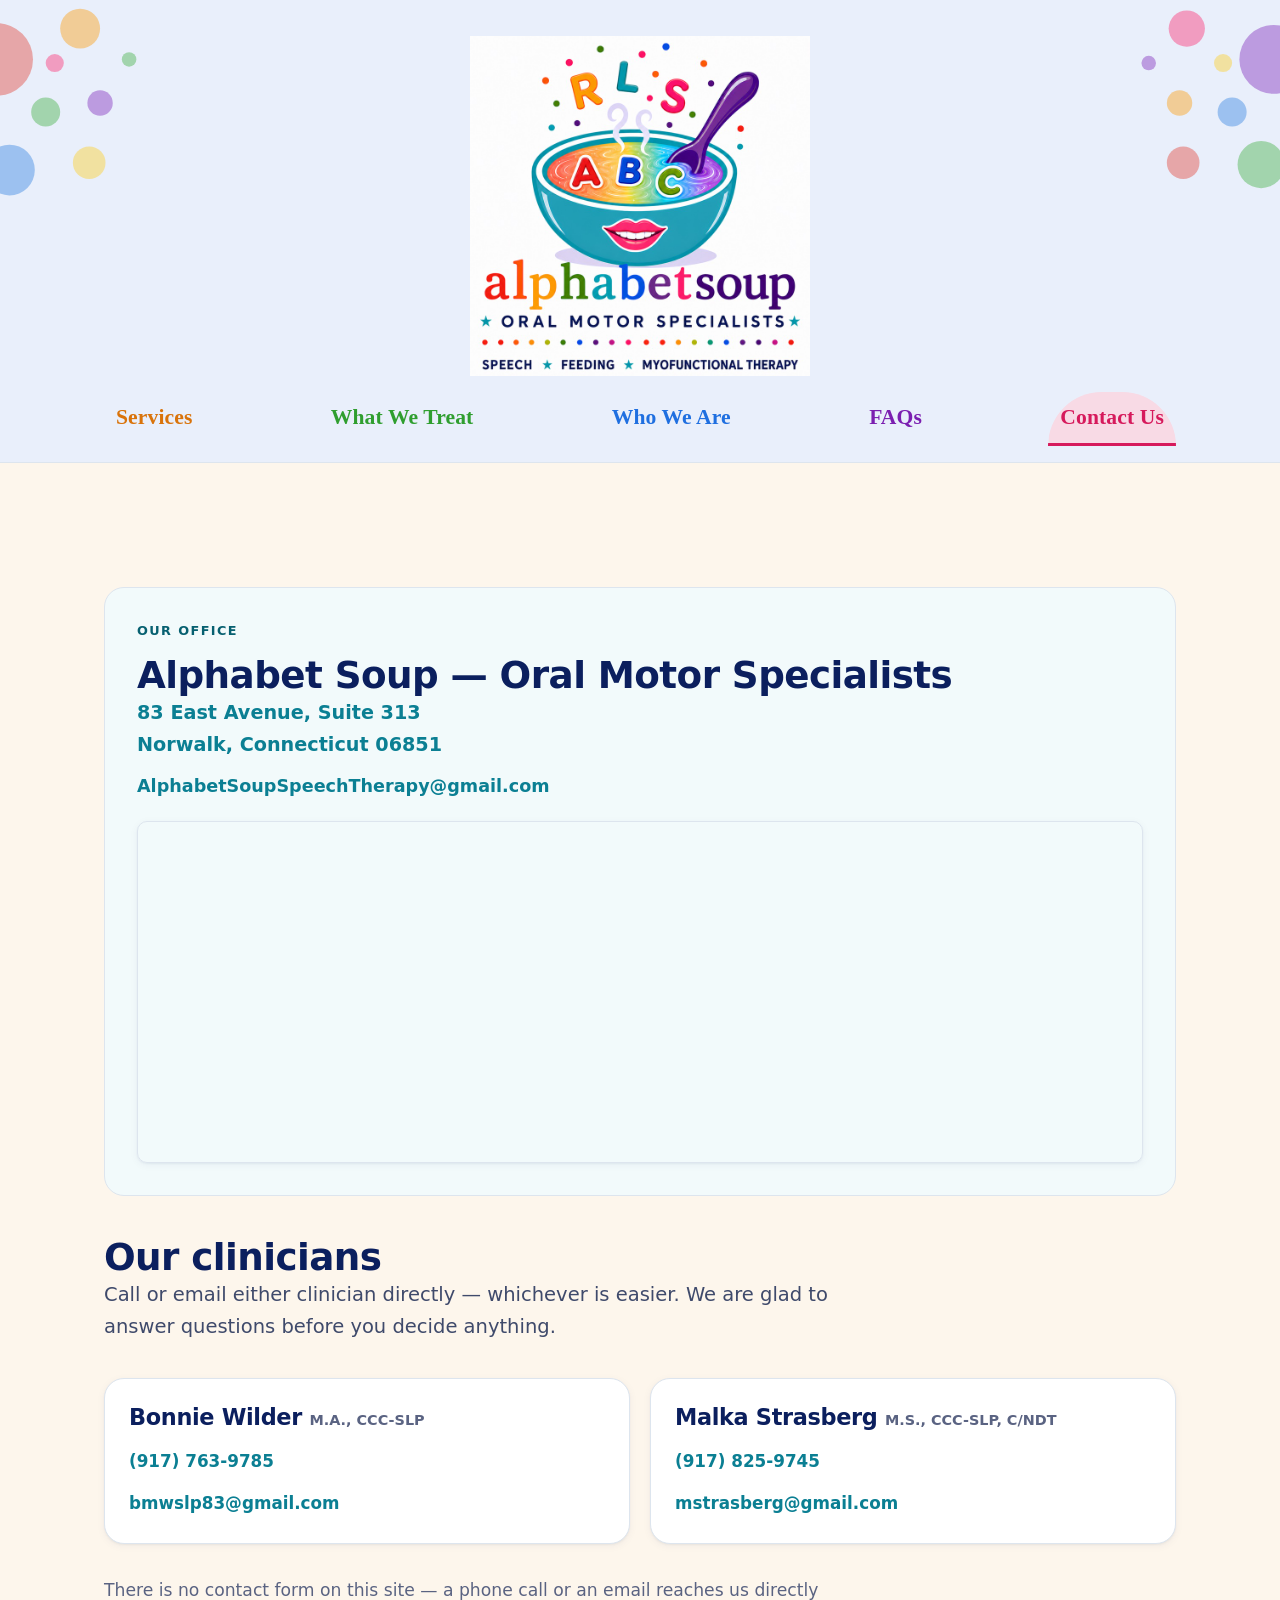
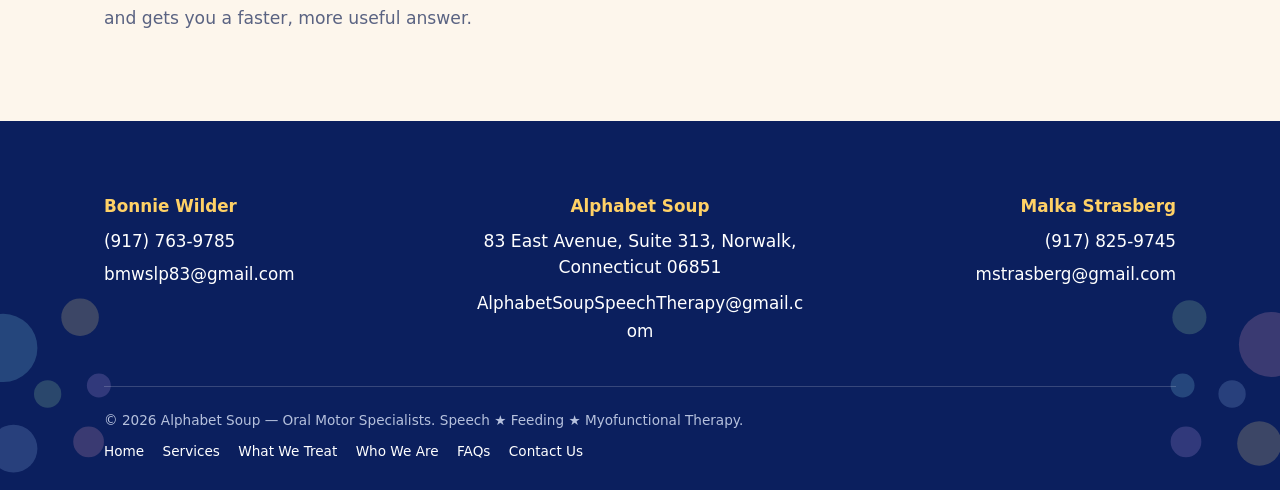
==== commit bdda63db: "Remove PROMPT/SOS callouts; three-column footer - What We Treat: remove the PROMPT and SOS "named ap" ====
--- a/contact.html
+++ b/contact.html
@@ -140,7 +140,13 @@
   <div class="wrap">
     <div class="footer-grid">
 
-      <div class="footer-col">
+      <div class="footer-col footer-person">
+        <p class="footer-name">Bonnie Wilder</p>
+        <a href="tel:+19177639785">(917) 763-9785</a>
+        <a href="mailto:bmwslp83@gmail.com">bmwslp83@gmail.com</a>
+      </div>
+
+      <div class="footer-col footer-office">
         <p class="footer-name">Alphabet Soup</p>
         <address>
           <a href="https://www.google.com/maps/search/?api=1&amp;query=83+East+Avenue+Suite+313+Norwalk+CT+06851" target="_blank" rel="noopener">
@@ -152,19 +158,10 @@
         </p>
       </div>
 
-      <div class="footer-col">
-        <ul class="footer-people">
-          <li>
-            <strong>Bonnie Wilder</strong>
-            <a href="tel:+19177639785">(917) 763-9785</a>
-            <a href="mailto:bmwslp83@gmail.com">bmwslp83@gmail.com</a>
-          </li>
-          <li>
-            <strong>Malka Strasberg</strong>
-            <a href="tel:+19178259745">(917) 825-9745</a>
-            <a href="mailto:mstrasberg@gmail.com">mstrasberg@gmail.com</a>
-          </li>
-        </ul>
+      <div class="footer-col footer-person footer-person--right">
+        <p class="footer-name">Malka Strasberg</p>
+        <a href="tel:+19178259745">(917) 825-9745</a>
+        <a href="mailto:mstrasberg@gmail.com">mstrasberg@gmail.com</a>
       </div>
 
     </div>
--- a/styles.css
+++ b/styles.css
@@ -796,24 +796,16 @@
   gap: 2rem;
   grid-template-columns: 1fr;
 }
-@media (min-width: 760px) { .footer-grid { grid-template-columns: minmax(0, 1fr) minmax(0, 1.35fr); } }
-
-/* each clinician on a single line: name, phone, email */
-.footer-people { display: grid; gap: 1.1rem; }
-.footer-people li {
-  display: flex;
-  flex-wrap: wrap;
-  align-items: baseline;
-  gap: .35rem 1.35rem;
-  font-size: 1.05rem;
-}
-.footer-people strong {
-  font-family: var(--font-display);
-  color: #ffd166;
-  font-weight: 800;
-  font-size: 1.3rem;
-  letter-spacing: -.01em;
-}
+/* Three columns: Bonnie (left) · Alphabet Soup (centre) · Malka (right). */
+@media (min-width: 760px) {
+  .footer-grid { grid-template-columns: repeat(3, minmax(0, 1fr)); align-items: start; }
+  .footer-office { text-align: center; }
+  .footer-person--right { text-align: right; }
+}
+
+/* clinician columns: name, then phone and email stacked */
+.footer-person a { display: block; overflow-wrap: anywhere; font-size: 1.05rem; }
+.footer-person a + a { margin-top: .35rem; }
 
 .footer-col h2 {
   font-size: .9rem;
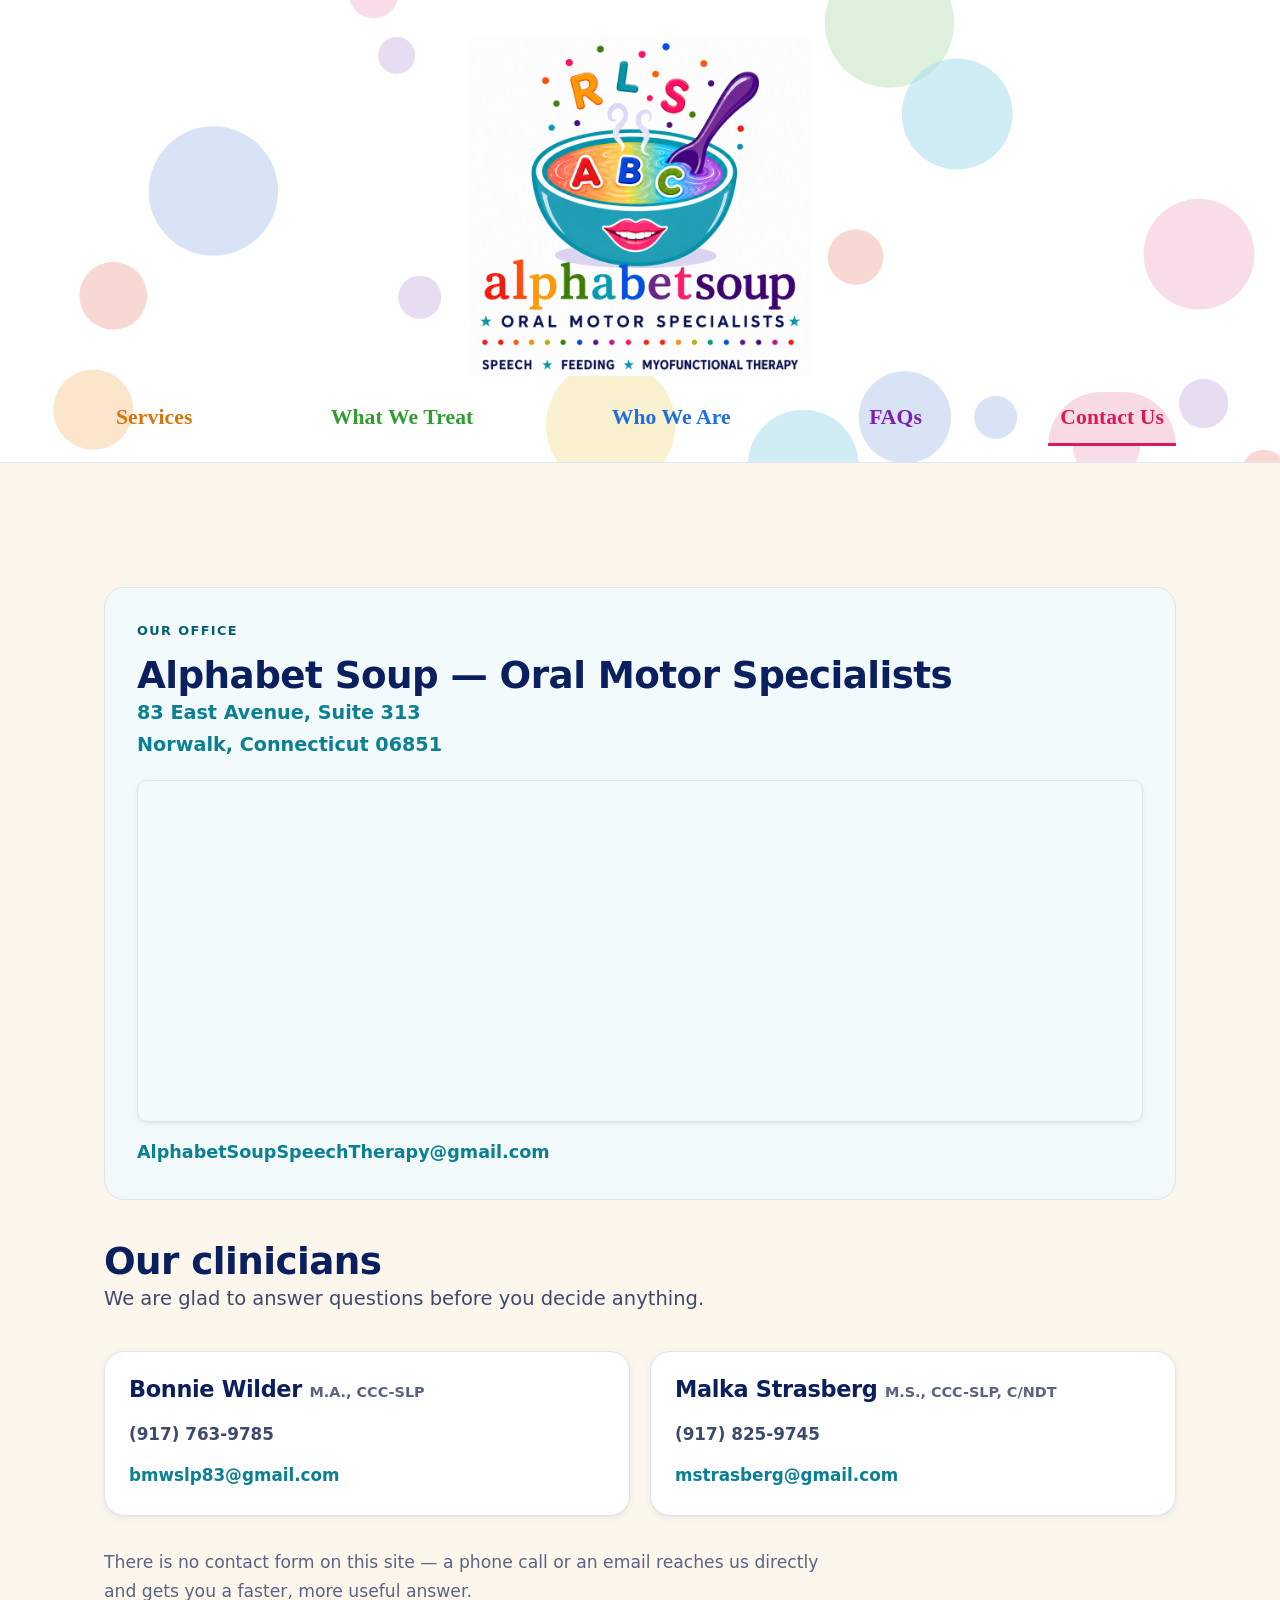
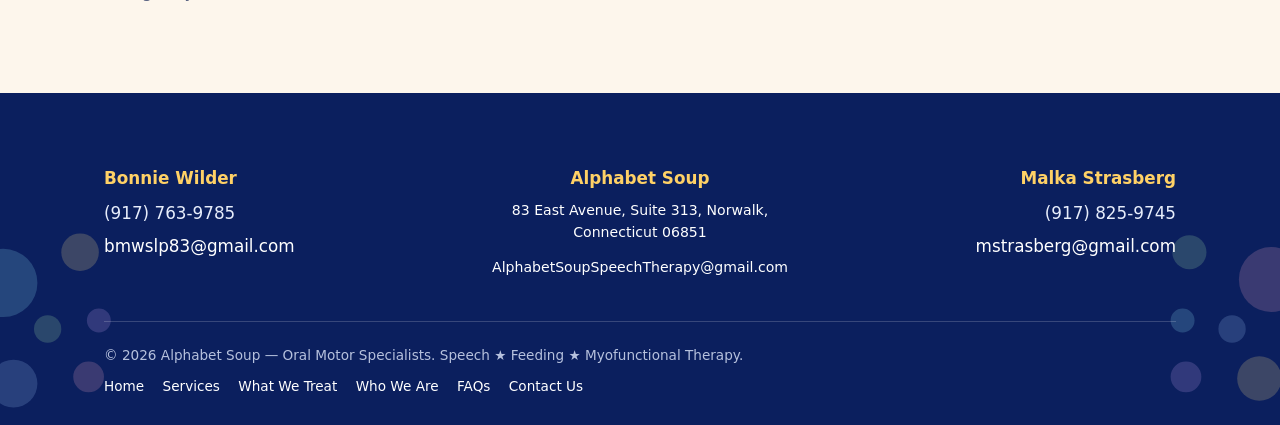
==== commit 25dbde4a: "Contact: general email under map, drop 'call either clinician' line; tint What We Treat panels; stop" ====
--- a/contact.html
+++ b/contact.html
@@ -85,9 +85,6 @@
             Norwalk, Connecticut 06851
           </a>
         </address>
-        <p class="office-email">
-          <a href="mailto:AlphabetSoupSpeechTherapy@gmail.com">AlphabetSoupSpeechTherapy@gmail.com</a>
-        </p>
 
         <!-- Embedded Google map. Tapping it, or the address above, opens
              turn-by-turn directions to the office. -->
@@ -97,13 +94,15 @@
             src="https://www.google.com/maps?q=83+East+Avenue+Suite+313+Norwalk+CT+06851&amp;output=embed"
             loading="lazy" referrerpolicy="no-referrer-when-downgrade"></iframe>
         </div>
+        <p class="office-email office-email--below-map">
+          <a href="mailto:AlphabetSoupSpeechTherapy@gmail.com">AlphabetSoupSpeechTherapy@gmail.com</a>
+        </p>
       </div>
 
       <!-- ─────────────────────── CLINICIANS ─────────────────────── -->
       <h2 style="margin-top:2.5rem">Our clinicians</h2>
       <p class="lede">
-        Call or email either clinician directly &mdash; whichever is easier. We are
-        glad to answer questions before you decide anything.
+        We are glad to answer questions before you decide anything.
       </p>
 
       <div class="contact-grid">
--- a/styles.css
+++ b/styles.css
@@ -237,30 +237,15 @@
 .site-header {
   position: relative;
   overflow: hidden;
-  background: var(--header-blue);
+  background-color: #fff;
+  /* Muted confetti circles of varied sizes, spread across the whole header.
+     Decorative only — a background image, so nothing for a screen reader to
+     announce and it cannot push the layout around. */
+  background-image: url("data:image/svg+xml,%3Csvg%20xmlns%3D%27http%3A%2F%2Fwww.w3.org%2F2000%2Fsvg%27%20viewBox%3D%270%200%201280%20300%27%20preserveAspectRatio%3D%27xMidYMid%20slice%27%3E%3Ccircle%20cx%3D%27298%27%20cy%3D%27192%27%20r%3D%2722%27%20fill%3D%27%23f2b8b0%27%20fill-opacity%3D%270.55%27%2F%3E%3Ccircle%20cx%3D%271087%27%20cy%3D%2738%27%20r%3D%2712%27%20fill%3D%27%23a9ddeb%27%20fill-opacity%3D%270.55%27%2F%3E%3Ccircle%20cx%3D%27108%27%20cy%3D%27249%27%20r%3D%2742%27%20fill%3D%27%23bfe3bd%27%20fill-opacity%3D%270.55%27%2F%3E%3Ccircle%20cx%3D%27166%27%20cy%3D%27212%27%20r%3D%279%27%20fill%3D%27%23d3bfe8%27%20fill-opacity%3D%270.55%27%2F%3E%3Ccircle%20cx%3D%27482%27%20cy%3D%2736%27%20r%3D%2712%27%20fill%3D%27%23d3bfe8%27%20fill-opacity%3D%270.55%27%2F%3E%3Ccircle%20cx%3D%271148%27%20cy%3D%2753%27%20r%3D%279%27%20fill%3D%27%23bfe3bd%27%20fill-opacity%3D%270.55%27%2F%3E%3Ccircle%20cx%3D%27802%27%20cy%3D%2715%27%20r%3D%2742%27%20fill%3D%27%23bfe3bd%27%20fill-opacity%3D%270.55%27%2F%3E%3Ccircle%20cx%3D%271130%27%20cy%3D%2758%27%20r%3D%279%27%20fill%3D%27%23b9cdef%27%20fill-opacity%3D%270.55%27%2F%3E%3Ccircle%20cx%3D%27285%27%20cy%3D%27266%27%20r%3D%2726%27%20fill%3D%27%23f7d0a1%27%20fill-opacity%3D%270.55%27%2F%3E%3Ccircle%20cx%3D%27621%27%20cy%3D%27276%27%20r%3D%2742%27%20fill%3D%27%23f5e6a8%27%20fill-opacity%3D%270.55%27%2F%3E%3Ccircle%20cx%3D%271181%27%20cy%3D%27282%27%20r%3D%2712%27%20fill%3D%27%23bfe3bd%27%20fill-opacity%3D%270.55%27%2F%3E%3Ccircle%20cx%3D%27189%27%20cy%3D%27270%27%20r%3D%2722%27%20fill%3D%27%23f7d0a1%27%20fill-opacity%3D%270.55%27%2F%3E%3Ccircle%20cx%3D%271006%27%20cy%3D%27262%27%20r%3D%2716%27%20fill%3D%27%23d3bfe8%27%20fill-opacity%3D%270.55%27%2F%3E%3Ccircle%20cx%3D%27943%27%20cy%3D%27289%27%20r%3D%2722%27%20fill%3D%27%23f3c2d5%27%20fill-opacity%3D%270.55%27%2F%3E%3Ccircle%20cx%3D%27603%27%20cy%3D%27117%27%20r%3D%2722%27%20fill%3D%27%23f5e6a8%27%20fill-opacity%3D%270.55%27%2F%3E%3Ccircle%20cx%3D%27157%27%20cy%3D%27284%27%20r%3D%2716%27%20fill%3D%27%23b9cdef%27%20fill-opacity%3D%270.55%27%2F%3E%3Ccircle%20cx%3D%271003%27%20cy%3D%27165%27%20r%3D%2736%27%20fill%3D%27%23f3c2d5%27%20fill-opacity%3D%270.55%27%2F%3E%3Ccircle%20cx%3D%271237%27%20cy%3D%2727%27%20r%3D%2718%27%20fill%3D%27%23f7d0a1%27%20fill-opacity%3D%270.55%27%2F%3E%3Ccircle%20cx%3D%27846%27%20cy%3D%2774%27%20r%3D%2736%27%20fill%3D%27%23a9ddeb%27%20fill-opacity%3D%270.55%27%2F%3E%3Ccircle%20cx%3D%271207%27%20cy%3D%27244%27%20r%3D%2722%27%20fill%3D%27%23f3c2d5%27%20fill-opacity%3D%270.55%27%2F%3E%3Ccircle%20cx%3D%27181%27%20cy%3D%27128%27%20r%3D%2712%27%20fill%3D%27%23f3c2d5%27%20fill-opacity%3D%270.55%27%2F%3E%3Ccircle%20cx%3D%27114%27%20cy%3D%27148%27%20r%3D%2712%27%20fill%3D%27%23f3c2d5%27%20fill-opacity%3D%270.55%27%2F%3E%3Ccircle%20cx%3D%27780%27%20cy%3D%27167%27%20r%3D%2718%27%20fill%3D%27%23f2b8b0%27%20fill-opacity%3D%270.55%27%2F%3E%3Ccircle%20cx%3D%27717%27%20cy%3D%2776%27%20r%3D%2730%27%20fill%3D%27%23f7d0a1%27%20fill-opacity%3D%270.55%27%2F%3E%3Ccircle%20cx%3D%27110%27%20cy%3D%27101%27%20r%3D%2730%27%20fill%3D%27%23b9cdef%27%20fill-opacity%3D%270.55%27%2F%3E%3Ccircle%20cx%3D%27497%27%20cy%3D%27193%27%20r%3D%2714%27%20fill%3D%27%23d3bfe8%27%20fill-opacity%3D%270.55%27%2F%3E%3Ccircle%20cx%3D%27812%27%20cy%3D%27271%27%20r%3D%2730%27%20fill%3D%27%23b9cdef%27%20fill-opacity%3D%270.55%27%2F%3E%3Ccircle%20cx%3D%27871%27%20cy%3D%27271%27%20r%3D%2714%27%20fill%3D%27%23b9cdef%27%20fill-opacity%3D%270.55%27%2F%3E%3Ccircle%20cx%3D%27724%27%20cy%3D%27184%27%20r%3D%2726%27%20fill%3D%27%23bfe3bd%27%20fill-opacity%3D%270.55%27%2F%3E%3Ccircle%20cx%3D%27159%27%20cy%3D%2780%27%20r%3D%2714%27%20fill%3D%27%23f5e6a8%27%20fill-opacity%3D%270.55%27%2F%3E%3Ccircle%20cx%3D%27467%27%20cy%3D%27-4%27%20r%3D%2716%27%20fill%3D%27%23f3c2d5%27%20fill-opacity%3D%270.55%27%2F%3E%3Ccircle%20cx%3D%27363%27%20cy%3D%27124%27%20r%3D%2742%27%20fill%3D%27%23b9cdef%27%20fill-opacity%3D%270.55%27%2F%3E%3Ccircle%20cx%3D%27746%27%20cy%3D%27302%27%20r%3D%2736%27%20fill%3D%27%23a9ddeb%27%20fill-opacity%3D%270.55%27%2F%3E%3Ccircle%20cx%3D%271045%27%20cy%3D%27306%27%20r%3D%2714%27%20fill%3D%27%23f2b8b0%27%20fill-opacity%3D%270.55%27%2F%3E%3C%2Fsvg%3E");
+  background-repeat: no-repeat;
+  background-position: center;
+  background-size: cover;
   border-bottom: 1px solid var(--line);
-}
-/* Scattered colour dots drifting at either edge — the confetti-circle motif
-   from the brand artwork. Decorative only, so they are background images
-   rather than markup — nothing for a screen reader to announce, and they
-   cannot push the layout around. */
-.site-header::before,
-.site-header::after {
-  content: "";
-  position: absolute;
-  top: -1.5rem;
-  width: 15rem;
-  height: 17rem;
-  background-repeat: no-repeat;
-  background-size: contain;
-  opacity: .4;
-  pointer-events: none;
-}
-.site-header::before { left: -3.5rem;  background-image: url("data:image/svg+xml,%3Csvg%20xmlns%3D%27http%3A%2F%2Fwww.w3.org%2F2000%2Fsvg%27%20viewBox%3D%270%200%20260%20300%27%3E%3Ccircle%20cx%3D%2758%27%20cy%3D%2792%27%20r%3D%2740%27%20fill%3D%27%23e23b2e%27%2F%3E%3Ccircle%20cx%3D%27150%27%20cy%3D%2758%27%20r%3D%2722%27%20fill%3D%27%23fd9900%27%2F%3E%3Ccircle%20cx%3D%27112%27%20cy%3D%27150%27%20r%3D%2716%27%20fill%3D%27%233aae3a%27%2F%3E%3Ccircle%20cx%3D%2772%27%20cy%3D%27214%27%20r%3D%2728%27%20fill%3D%27%232b7fe0%27%2F%3E%3Ccircle%20cx%3D%27172%27%20cy%3D%27140%27%20r%3D%2714%27%20fill%3D%27%237a1fb8%27%2F%3E%3Ccircle%20cx%3D%27160%27%20cy%3D%27206%27%20r%3D%2718%27%20fill%3D%27%23ffce1a%27%2F%3E%3Ccircle%20cx%3D%27122%27%20cy%3D%2796%27%20r%3D%2710%27%20fill%3D%27%23fe2269%27%2F%3E%3Ccircle%20cx%3D%2728%27%20cy%3D%27150%27%20r%3D%2712%27%20fill%3D%27%230e9cb4%27%2F%3E%3Ccircle%20cx%3D%27204%27%20cy%3D%2792%27%20r%3D%278%27%20fill%3D%27%233aae3a%27%2F%3E%3C%2Fsvg%3E"); }
-.site-header::after  { right: -3.5rem; background-image: url("data:image/svg+xml,%3Csvg%20xmlns%3D%27http%3A%2F%2Fwww.w3.org%2F2000%2Fsvg%27%20viewBox%3D%270%200%20260%20300%27%3E%3Ccircle%20cx%3D%27196%27%20cy%3D%2792%27%20r%3D%2738%27%20fill%3D%27%237a1fb8%27%2F%3E%3Ccircle%20cx%3D%27100%27%20cy%3D%2758%27%20r%3D%2720%27%20fill%3D%27%23fe2269%27%2F%3E%3Ccircle%20cx%3D%27150%27%20cy%3D%27150%27%20r%3D%2716%27%20fill%3D%27%232b7fe0%27%2F%3E%3Ccircle%20cx%3D%27182%27%20cy%3D%27208%27%20r%3D%2726%27%20fill%3D%27%233aae3a%27%2F%3E%3Ccircle%20cx%3D%2792%27%20cy%3D%27140%27%20r%3D%2714%27%20fill%3D%27%23fd9900%27%2F%3E%3Ccircle%20cx%3D%2796%27%20cy%3D%27206%27%20r%3D%2718%27%20fill%3D%27%23e23b2e%27%2F%3E%3Ccircle%20cx%3D%27140%27%20cy%3D%2796%27%20r%3D%2710%27%20fill%3D%27%23ffce1a%27%2F%3E%3Ccircle%20cx%3D%27226%27%20cy%3D%27150%27%20r%3D%2712%27%20fill%3D%27%230e9cb4%27%2F%3E%3Ccircle%20cx%3D%2758%27%20cy%3D%2796%27%20r%3D%278%27%20fill%3D%27%237a1fb8%27%2F%3E%3C%2Fsvg%3E"); }
-
-@media (max-width: 900px) {
-  .site-header::before, .site-header::after { display: none; }
 }
 
 .header-inner {
@@ -464,8 +449,15 @@
   background: #fdfeff;
   color: var(--ink-soft);
 }
-.box-link h2, .box-link h3 { margin-bottom: .6rem; }
-.box-link:hover h2, .box-link:hover h3 { color: var(--teal-deep); }
+.box-link h2, .box-link h3 { margin-bottom: .6rem; color: var(--accent-ink, var(--ink)); }
+.box-link:hover h2, .box-link:hover h3 { color: var(--accent-ink, var(--teal-deep)); }
+
+/* Services boxes — one colour each for the left edge and the bold heading.
+   Edge takes --accent (vivid); heading takes --accent-ink (legible). */
+.box-orange { --accent: #fd9900; --accent-ink: #c96a09; }
+.box-blue   { --accent: #2b7fe0; --accent-ink: #1c66cc; }
+.box-green  { --accent: #37b037; --accent-ink: #2f9e2f; }
+.box-pink   { --accent: #fe2269; --accent-ink: #d61a5c; }
 .box-cta {
   display: inline-block;
   margin-top: 1.1rem;
@@ -806,6 +798,11 @@
 /* clinician columns: name, then phone and email stacked */
 .footer-person a { display: block; overflow-wrap: anywhere; font-size: 1.05rem; }
 .footer-person a + a { margin-top: .35rem; }
+
+/* centre office column sits smaller than the two clinician columns */
+.footer-office .footer-name { font-size: 1.05rem; }
+.footer-office address,
+.footer-office .footer-email a { font-size: .88rem; }
 
 .footer-col h2 {
   font-size: .9rem;
@@ -865,3 +862,26 @@
 .center .lede { margin-inline: auto; }
 .center .eyebrow { justify-content: center; }
 .mt-0 { margin-top: 0; }
+
+/* contact page: general email sits under the map */
+.address-card .office-email--below-map { margin-top: 1rem; }
+
+/* What We Treat: each therapy gets its own tinted panel */
+.topic {
+  background: color-mix(in srgb, var(--accent, var(--teal)) 14%, #fff);
+  border: 1px solid color-mix(in srgb, var(--accent, var(--teal)) 24%, var(--line));
+  border-radius: var(--radius);
+  padding: clamp(1.5rem, 1rem + 2vw, 2.5rem);
+}
+.topic .callout { background: #fff; }
+
+/* Phone links: on a computer (mouse/trackpad), clicking tel: opens FaceTime
+   on a Mac. Show the number as plain text there; phones still tap to call. */
+@media (hover: hover) and (pointer: fine) {
+  a[href^="tel:"] {
+    pointer-events: none;
+    cursor: text;
+    color: inherit;
+    text-decoration: none;
+  }
+}
